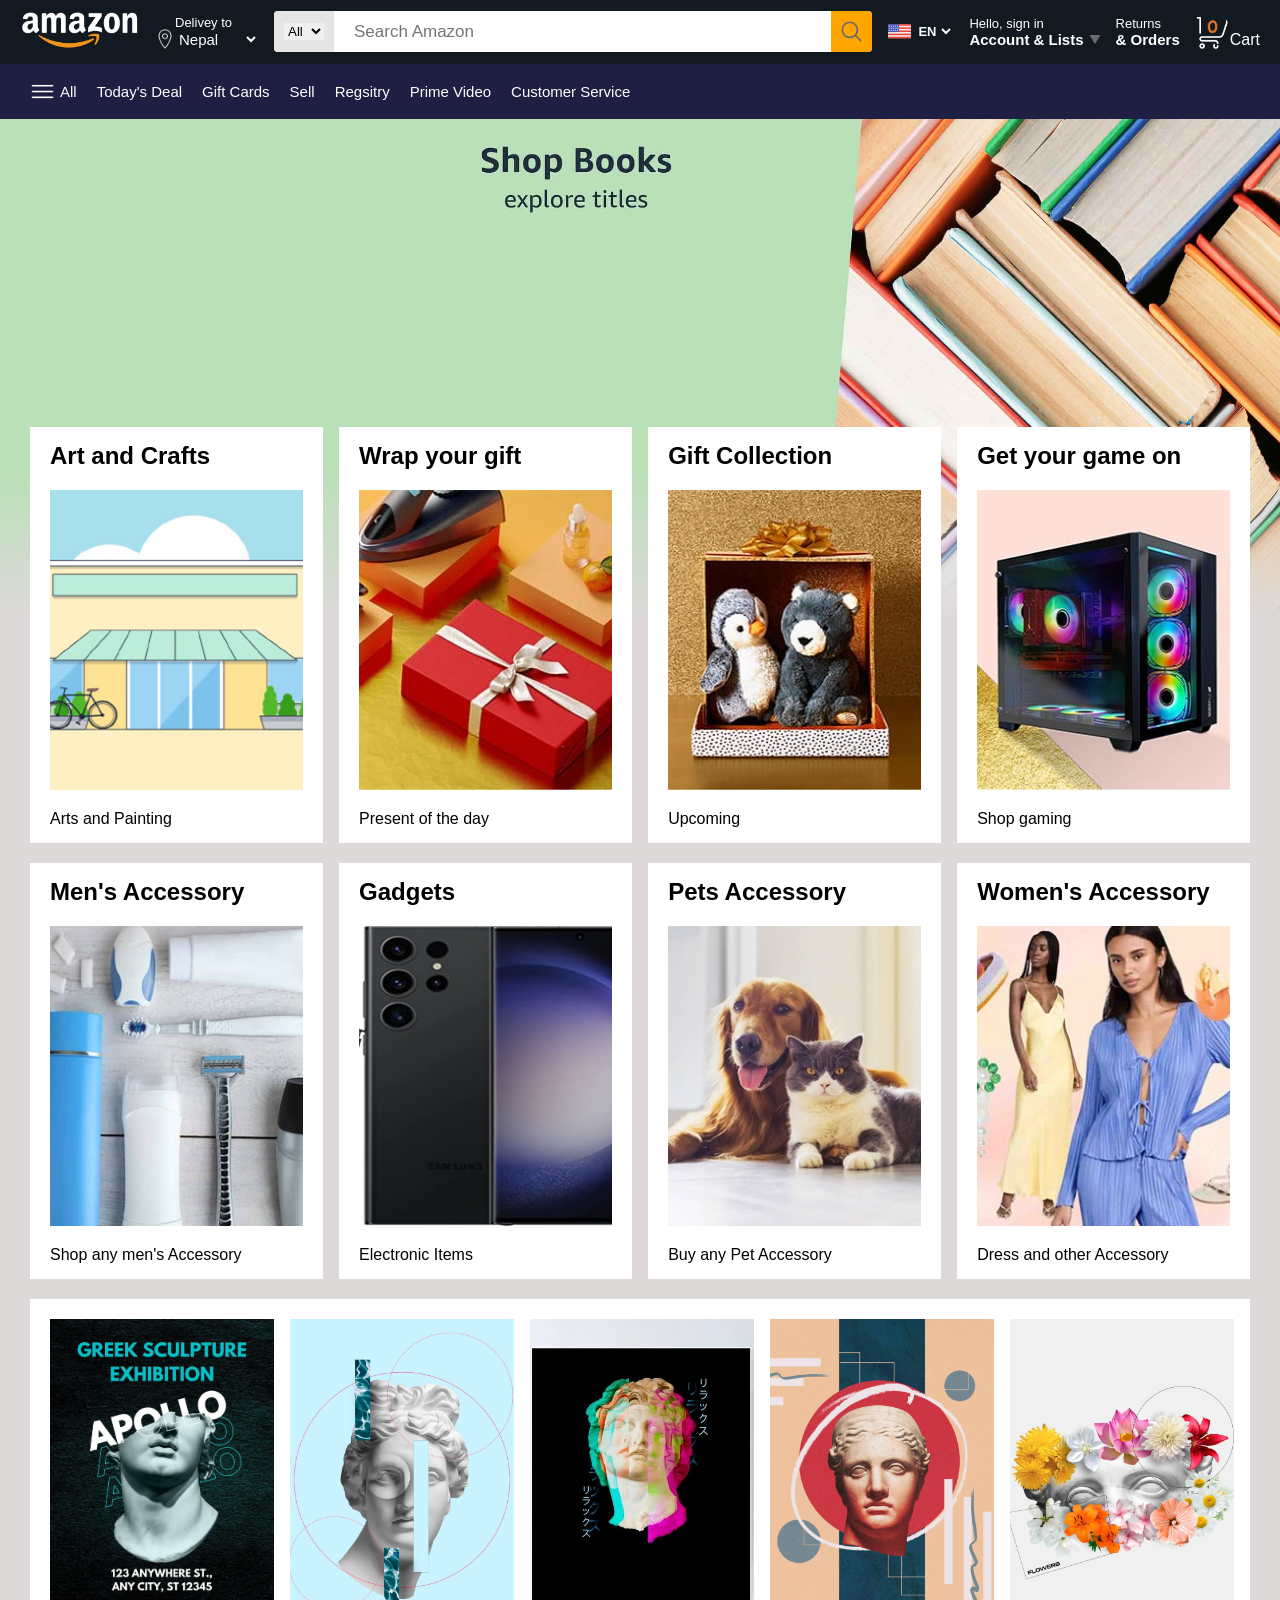
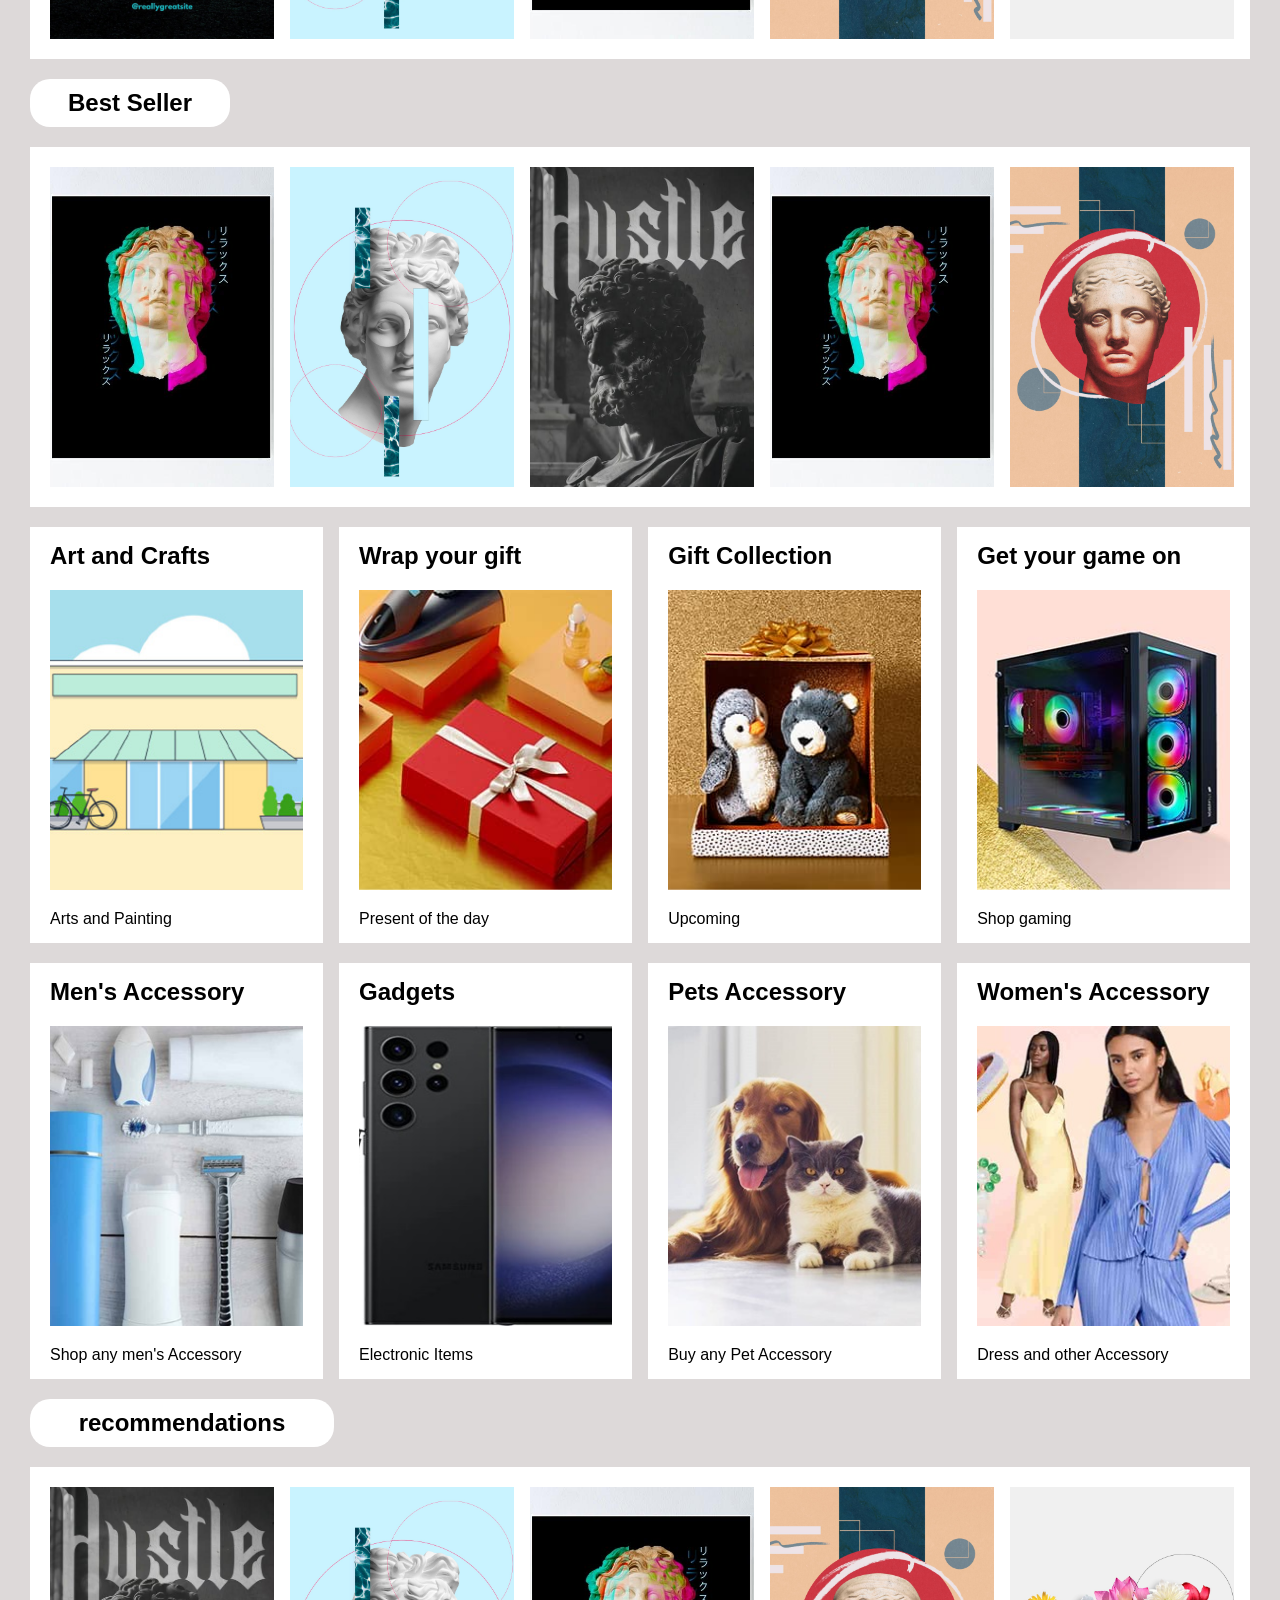
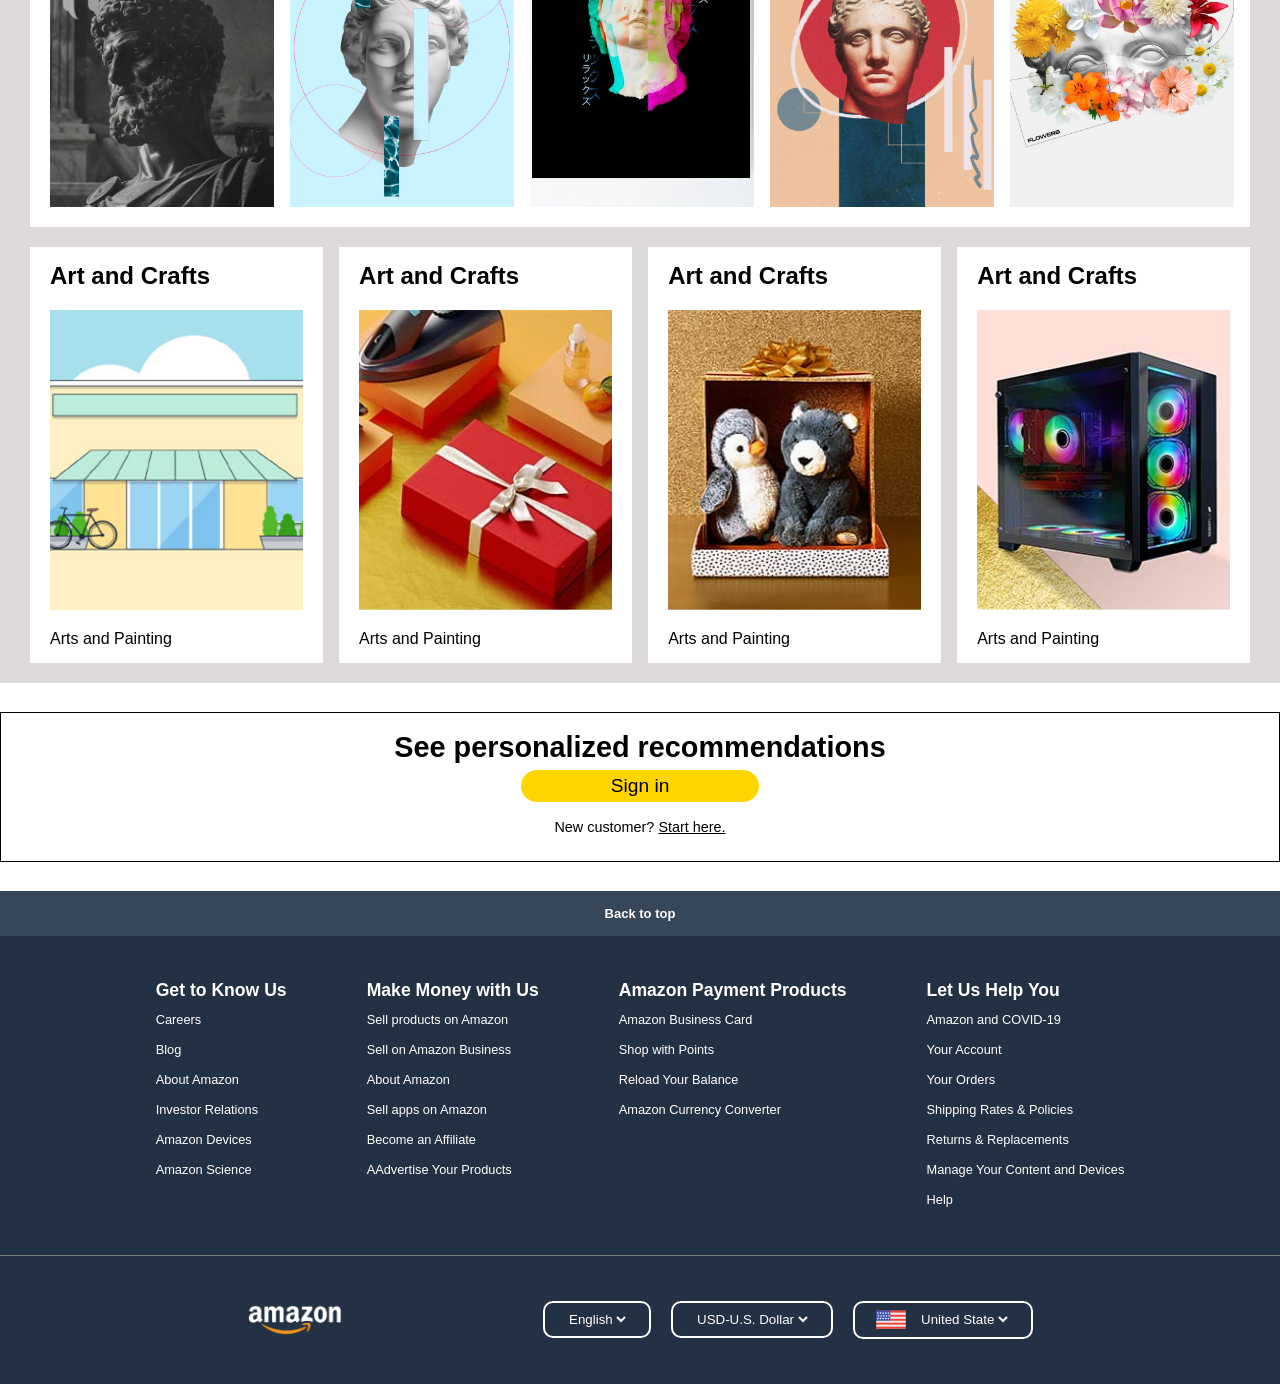
==== index.html @ f74ef65d "Finished" ====
<!DOCTYPE html>
<html lang="en">
<head>
    <link rel="icon" type="icon/img">
    <link rel="icon" type="x-icon/img" sizes="32x32" href="/assets/logopng.png">
    <link rel="stylesheet" href="/style/style.css">
    <meta charset="UTF-8">
    <meta name="viewport" content="width=device-width, initial-scale=1.0">
    <title>Amazon Clone</title>
</head>
<body>
    <header class="nav-bar">
        <nav class="nav-heading-bar">
            <a href="/src/home.html">
                <img src="/assets/amazon_logo.png" width="120" class="amazon-logo">
            </a>
            <div class="country-selection">
                <img src="/assets/location_icon.png" width="20">
                <div>
                    <p>Delivey to</p>
                    <select name="" id="" class="country-options">
                        <option>Nepal</option>
                        <option>China</option>
                        <option>India</option>
                        <option>Pakistan</option>
                        <option >Sri Lanka</option>
                    </select>
                </div>
            </div>

            <div class="search-bar">
                <div class="search-category">
                    <select class="select-category">
                        <option>All</option>
                        <option>Arts & Crafts</option>
                        <option>Automotive</option>
                        <option>Baby</option>
                        <option>Beauty and personal Care</option>
                        <option>Books</option>
                        <option>Boy's Fashion</option>
                        <option>Computers</option>
                        <option>Deals</option>
                        <option>Digital Music</option>
                        <option>Electronic</option>
                        <option>Girl's Fashion</option>
                        <option>Health & Household</option>
                        <option>Home & Kitchen</option>
                        <option>Industrial & Scientific</option>
                        <option>Kindle Store</option>
                    </select>
                </div>
                <input type="search" class="search-box" placeholder="Search Amazon">
                <img src="/assets/search_icon.png" class="search-icon">
            </div>

            <div class="language-selection">
                <img src="/assets/us_flag.png" width="25">
                <select class="lan-options">
                    <option>EN</option>
                    <option>NE</option>
                    <option>HN</option>
                    <option>TM</option>
                    <option>BEN</option>
                </select>
            </div>

            <div class="sign-in_option">
                <p>Hello, sign in</p>
                <div class="account-center">
                    <h1>Account & Lists</h1>
                    <img src="/assets/dropdown_icon.png" width="12px">
                </div>
            </div>
            <div class="returns">
                <p>Returns</p>
                <h1>& Orders</h1>
            </div>
            <div class="cart-icon">
                <img src="/assets/cart_icon.png" width="35px">
                <p>Cart</p>
            </div>
        </nav>
    </header>
    <sub-head>
        <nav class="sub-bar">
            <div class="options">
                <div>
                    <img src="/assets/menu_icon.png" alt="" width="25">
                    <p>All</p>
                </div>
                <p>Today's Deal</p>
                <p>Gift Cards</h1>
                <p>Sell</p>
                <p>Regsitry</p>
                <p>Prime Video</p>
                <p>Customer Service</p>
            </div>
        </nav>
    </sub-head>
    <main>
        <section class="hero">
            <div class="background-image-brand">
                <img src="/assets/header1.jpg" alt="" class="background-image">
                <img src="/assets/header2.jpg" alt="" class="background-image">
                <img src="/assets/header3.jpg" alt="" class="background-image">
                <img src="/assets/header4.jpg" alt="" class="background-image">
            </div>
        </section>
          <div class="row header">
            <div class="col">
                <h2>Art and Crafts</h2>
                <img src="/assets/box1-1.jpg">
                <p>Arts and Painting</p>
            </div>

            <div class="col">
                <h2>Wrap your gift</h2>
                <img src="/assets/box1-2.jpg">
                <p>Present of the day</p>
            </div>

            <div class="col">
                <h2>Gift Collection</h2>
                <img src="/assets/box1-3.jpg">
                <p>Upcoming</p>
            </div>

            <div class="col">
                <h2>Get your game on</h2>
                <img src="/assets/box1-4.jpg">
                <p>Shop gaming</p>
            </div>
          </div>

        <div class="row">
            <div class="col">
                <h2>Men's Accessory</h2>
                <img src="/assets/box2-1.jpg">
                <p>Shop any men's Accessory</p>
            </div>

            <div class="col">
                <h2>Gadgets</h2>
                <img src="/assets/box2-2.jpg">
                <p>Electronic Items</p>
            </div>

            <div class="col">
                <h2>Pets Accessory</h2>
                <img src="/assets/box2-3.jpg" class="red">
                <p>Buy any Pet Accessory</p>
            </div>

            <div class="col">
                <h2>Women's Accessory</h2>
                <img src="/assets/box2-4.jpg">
                <p>Dress and other Accessory</p>
            </div>
          </div>

          <div class="alingment">
            <div class="images-product">
                <img src="/assets/paint0.jpg"   alt="Best seller products" class="img-paint a">
                <img src="/assets/paint1.jpg "  alt="Best seller products" class="img-paint a">
                <img src="/assets/paint2.jpg"   alt="Best seller products" class="img-paint a">
                <img src="/assets/paint3.jpg"   alt="Best seller products" class="img-paint a">
                <img src="/assets/paint4.jpg"   alt="Best seller products" class="img-paint a">
                <img src="/assets/paint5.jpg"   alt="Best seller products" class="img-paint a">
                <img src="/assets/paint6.jpg"   alt="Best seller products" class="img-paint a">
                <img src="/assets/paint8.jpg"   alt="Best seller products" class="img-paint a">
                <img src="/assets/paint10.jpg"  alt="Best seller products" class="img-paint a">
                <!--Duplicated-->
            </div>
                <div aria-hidden class="images-product">
                <img src="/assets/paint0.jpg"   alt="Best seller products" class="img-paint a">
                <img src="/assets/paint1.jpg "  alt="Best seller products" class="img-paint a">
                <img src="/assets/paint2.jpg"   alt="Best seller products" class="img-paint a">
                <img src="/assets/paint3.jpg"   alt="Best seller products" class="img-paint a">
                <img src="/assets/paint4.jpg"   alt="Best seller products" class="img-paint a">
                <img src="/assets/paint5.jpg"   alt="Best seller products" class="img-paint a">
                <img src="/assets/paint6.jpg"   alt="Best seller products" class="img-paint a">
                <img src="/assets/paint8.jpg"   alt="Best seller products" class="img-paint a">
                <img src="/assets/paint10.jpg"  alt="Best seller products" class="img-paint a">
                <!--Duplicated-->
            </div>
        </div>


    <div class="box">
        <h2>Best Seller</h2>
        <div class="behind-product">
            <div class="group">
                <img src="/assets/paint2.jpg" class="img-paint">
                <img src="/assets/paint1.jpg" class="img-paint">
                <img src="/assets/paint10.jpg" class="img-paint">
                <img src="/assets/paint2.jpg" class="img-paint">
                <img src="/assets/paint3.jpg" class="img-paint">
                <img src="/assets/paint4.jpg" class="img-paint">
                <img src="/assets/paint5.jpg" class="img-paint">
                <img src="/assets/paint6.jpg" class="img-paint">
                <img src="/assets/paint8.jpg" class="img-paint">
                <img src="/assets/paint1.jpg" class="img-paint">
            </div>
            <!--Duplicate-->
            <div aria-hidden class="group">
                <img src="/assets/paint2.jpg" class="img-paint">
                <img src="/assets/paint1.jpg" class="img-paint">
                <img src="/assets/paint10.jpg" class="img-paint">
                <img src="/assets/paint2.jpg" class="img-paint">
                <img src="/assets/paint3.jpg" class="img-paint">
                <img src="/assets/paint4.jpg" class="img-paint">
                <img src="/assets/paint5.jpg" class="img-paint">
                <img src="/assets/paint6.jpg" class="img-paint">
                <img src="/assets/paint8.jpg" class="img-paint">
                <img src="/assets/paint1.jpg" class="img-paint">
            </div>
        </div>
    </div>
        <div class="row">
            <div class="col">
                <h2>Art and Crafts</h2>
                <img src="/assets/box1-1.jpg">
                <p>Arts and Painting</p>
            </div>

            <div class="col">
                <h2>Wrap your gift</h2>
                <img src="/assets/box1-2.jpg">
                <p>Present of the day</p>
            </div>

            <div class="col">
                <h2>Gift Collection</h2>
                <img src="/assets/box1-3.jpg">
                <p>Upcoming</p>
            </div>

            <div class="col">
                <h2>Get your game on</h2>
                <img src="/assets/box1-4.jpg">
                <p>Shop gaming</p>
            </div>
          </div>

        <div class="row">
            <div class="col">
                <h2>Men's Accessory</h2>
                <img src="/assets/box2-1.jpg">
                <p>Shop any men's Accessory</p>
            </div>

            <div class="col">
                <h2>Gadgets</h2>
                <img src="/assets/box2-2.jpg">
                <p>Electronic Items</p>
            </div>

            <div class="col">
                <h2>Pets Accessory</h2>
                <img src="/assets/box2-3.jpg" class="red">
                <p>Buy any Pet Accessory</p>
            </div>

            <div class="col">
                <h2>Women's Accessory</h2>
                <img src="/assets/box2-4.jpg">
                <p>Dress and other Accessory</p>
            </div>
          </div>

          <div class="context">
            <h2>recommendations</h2>
          </div>
          <div class="another-behind">
            <div class="another-group">
                <img src="/assets/paint10.jpg" alt="" class="img-paint">
                <img src="/assets/paint1.jpg" alt="" class="img-paint">
                <img src="/assets/paint2.jpg" alt="" class="img-paint">
                <img src="/assets/paint3.jpg" alt="" class="img-paint">
                <img src="/assets/paint4.jpg" alt="" class="img-paint">
                <img src="/assets/paint5.jpg" alt="" class="img-paint">
                <img src="/assets/paint6.jpg" alt="" class="img-paint">
                <img src="/assets/paint8.jpg" alt="" class="img-paint">
            </div>

            <div aria-hidden class="another-group">
                <img src="/assets/paint10.jpg" alt="" class="img-paint">
                <img src="/assets/paint1.jpg" alt="" class="img-paint">
                <img src="/assets/paint2.jpg" alt="" class="img-paint">
                <img src="/assets/paint3.jpg" alt="" class="img-paint">
                <img src="/assets/paint4.jpg" alt="" class="img-paint">
                <img src="/assets/paint5.jpg" alt="" class="img-paint">
                <img src="/assets/paint6.jpg" alt="" class="img-paint">
                <img src="/assets/paint8.jpg" alt="" class="img-paint">
            </div>
          </div>

          <div class="content-alingment">
            <div class="content">
                <h2>Art and Crafts</h2>
                <img src="/assets/box1-1.jpg" class="image">
                <p>Arts and Painting</p>
            </div>

            <div class="content">
                <h2>Art and Crafts</h2>
                <img src="/assets/box1-2.jpg" class="image">
                <p>Arts and Painting</p>
            </div>

            <div class="content">
                <h2>Art and Crafts</h2>
                <img src="/assets/box1-3.jpg" class="image">
                <p>Arts and Painting</p>
            </div>

            <div class="content">
                <h2>Art and Crafts</h2>
                <img src="/assets/box1-4.jpg" class="image">
                <p>Arts and Painting</p>
            </div>
          </div>

          <div class="background-color">
            <div class="sign-in-options">
                <div class="recommendations">
                    <h2>See personalized recommendations</h2>
                </div>
                <div class="signin-btn">
                    <button><a href="/src/sign-in.html">Sign in</a></button>
                </div>
                <div class="new-customer">
                   <p>New customer? <a href="#">Start here.</a></p>
                </div>
            </div>
          </div>

          <div class="back-to-up-btn">
            <button>Back to top</button>
          </div>

          <div class="foot-sec">
            <div class="footer-section">
                <div class="sec-one text">
                    <h2>Get to Know Us</h2>
                    <ul>
                        <li>Careers</li>
                        <li>Blog</li>
                        <li>About Amazon</li>
                        <li>Investor Relations</li>
                        <li>Amazon Devices</li>
                        <li>Amazon Science</li>
                    </ul>
                </div>

                <div class="sec-two text">
                    <h2>Make Money with Us</h2>
                    <ul>
                        <li>Sell products on Amazon</li>
                        <li>Sell on Amazon Business</li>
                        <li>About Amazon</li>
                        <li>Sell apps on Amazon</li>
                        <li>Become an Affiliate</li>
                        <li>AAdvertise Your Products</li>
                    </ul>
                </div>

                <div class="sec-three text">
                    <h2>Amazon Payment Products</h2>
                    <ul>
                        <li>Amazon Business Card</li>
                        <li>Shop with Points</li>
                        <li>Reload Your Balance</li>
                        <li>Amazon Currency Converter</li>
                    </ul>
                </div>

                <div class="sec-four text">
                    <h2>Let Us Help You</h2>
                    <ul>
                        <li>Amazon and COVID-19</li>
                        <li>Your Account</li>
                        <li>Your Orders</li>
                        <li>Shipping Rates & Policies</li>
                        <li>Returns & Replacements</li>
                        <li>Manage Your Content and Devices</li>
                        <li>Help</li>
                    </ul>
                </div>
            </div>
        </div>

        <div class="foot-end-page">
            <div class="options-selection">
                    <img src="/assets/amazon_logo.png" alt="" class="img-logo-amazonn">
                    <div class="opt">
                        <div class="global">
                            <img src="/assets/ic" alt="">
                            <select class="english">
                                <option value="">English</option>
                            </select>
                        </div>

                        <div class="dollar">
                            <img src="/assets/" alt="">
                            <select class="english">
                                <option value="">USD-U.S. Dollar</option>
                            </select>
                        </div>

                        <div class="Flag-country">
                            <img src="/assets/us_flag.png" alt="">
                            <select class="english">
                                <option value="">United State</option>
                            </select>
                        </div>
                    </div>
                </div>
            </div>
        </div>
    </main>
</body>
</html>
---- style/style.css ----
body{
    background-color: #ddd9d9;
    padding: 0;
    margin: 0;
    box-sizing: border-box;
}

*{
    font-family: sans-serif;
    font-style: normal;
    padding: 0;
    margin: 0;
    box-sizing: border-box
}

a{
    text-decoration: none;
    color: black;
}

.nav-heading-bar{
    background-color: #131921;
    padding: 10px 20px;
    display: flex;
    justify-content: space-between;
    align-items: center;
    color: white;
    align-items: center;
}

.country-selection{
    display: flex;
    align-items: end;
    margin-left: 15px; 
    font-size: 13px;
}

.country-options{
    background-color: transparent;
    outline: none;
    border: none;
    color: white;
    font-size: 15px;
    cursor: pointer;
}

.country-options option{
    color: white;
}

.search-bar{
    flex: 1;
    display: flex;
    align-items: center;
    max-width: 840px;
    margin-left: 15px;
    background-color: #fff;
    color: gray;
    border-radius: 4px;
    cursor: pointer;
}

.search-category{
    background-color: #e5e5e5;
    display: flex;
    align-items: center;
    padding: 12px 10px;
    border-radius: 4px 0 0 4px;
}

.search-category option{
    font-size: 16px;
    font-weight: 500;
    width: 2000px;
    height: auto;
    line-height: 20px;

}

.select-category{
    border: 0;
    outline: 0;
    max-inline-size: 40px;
    cursor: pointer;
    width: fit-content;
}

.search-box{
    border: none;
    outline: none;
    padding-left: 20px;
    width: 100%;
    font-size: 17px;
}

.search-icon{
    max-width: 41px;
    padding: 8px;
    background-color: orange;
    border-radius: 0 4px 4px 0;
}

.language-selection{
    display: flex;
    align-items: center;
    margin-left: 15px;
    gap: 2px;
    font-weight: 600;
}

.lan-options{
    max-width: 40px;
    background-color: transparent;
    color: white;
    border: 0;
    outline: 0;
    font-size: 13px;
    font-weight: 700;
    cursor: pointer;
}

.account-center{
    display: flex;
    align-items: center;
    gap: 5px;
}

.sign-in_option{
    margin-left: 15px;
    align-items: center;
}

.sign-in_option p {
    font-size: 13px;
    font-weight: 100;
}

.sign-in_option h1{
    font-size: 15px;
    font-weight: 600;
}

.returns{
    align-items: center;
    margin-left: 15px;
}

.returns p{
    font-weight: 100;
    font-size: 13px;
}

.returns h1{
    font-weight: 600;
    font-size: 15px;
}

.cart-icon{
    display: flex;
    align-items: end;
    margin-left: 15px;
}

.sub-bar{
    background-color: rgb(30, 31, 67);
    padding: 15px 20px;
    color: white;
}

.options{
    display: flex;
    align-items: center;
    gap: 20px;
    font-size: 15px;
    margin-left: 10px;
}

.options div{
    display: flex;
    align-items: center;
    gap: 5px;
}

.options p{
    cursor: pointer;
}


.hero{
    position: relative;
}

.hero::after{
    content: "";
    position: absolute;
    bottom: 0;
    left: 0;
    width: 100%;
    height: 150px;
    background: linear-gradient(
        transparent,
        #ddd9d9
    );
}

.background-image{
    width: 100%;
    height: 500px;
    object-fit: cover;
    display: block;
}

.background-image-brand{
    display: grid;
    grid-auto-flow: column;
    overflow-x: scroll;
    scroll-snap-type: x mandatory;
    scroll-behavior: smooth;
}

.background-image-brand img{
    width: 1600px;
    object-fit: cover;
    flex-shrink: 0;
    scroll-snap-align: start;
    mask-position: bottom;
}

.row{
    display: flex;
    flex-wrap: wrap;
    justify-content: space-between;
    margin: 20px 30px;
    row-gap: 20px;
}

.col{
    display: flex;
    flex-direction: column;
    max-width: 24%;
    min-width: 200px;
    z-index: 1;
    background-color: white;
    padding: 15px 20px;
    gap: 20px;
    animation: popOff 1.4s ease-in forwards;
}

@keyframes popOff {
    from{
        opacity: 0;
        transform: translateY(20px);
    }
    to{
        opacity: 1;
        transform: translateY(0);
    }
}

.header{
    margin-top: -15vw;
}

.col img{
    max-width: 300px;
    height: 300px;
    object-fit: cover;
    object-position: center;
}

.alingment{
    display: flex;
    overflow-x: hidden;
    scroll-snap-type: x mandatory;
    margin: 20px 30px;
    background-color: white;
    padding: 20px;
}

.alingment::-webkit-scrollbar{
    display: none;
}

.images-product{
    display: flex;
    align-items: center;
    justify-content: center;
    animation: slide 10s linear infinite;
    flex-shrink: 0;
}

.alingment:hover .images-product{
    animation-play-state: paused;
}

@keyframes slide {
    from{
        transform: translateX(0);
    }
    to{
        transform: translateX(-100%);
    }
}

.img-paint{
    width: 15rem;
    height: 20rem;
    object-fit: cover;
    padding-right: 1rem;
    cursor: pointer;
}

.behind-product{
    display:  flex;
    flex-direction: row;
    overflow-x: hidden;
    scroll-snap-type: x mandatory;
    margin: 20px 30px;
}

.group{
    display: flex;
    background-color: white;
    padding: 20px;
    flex-shrink: 0;
    align-items: center;
    justify-content: center;
    animation: slideani 10s linear infinite;
}

@keyframes slideani {
    from{
        transform: translateX(0);
    }
    to{
        transform: translateX(-100%);
    }
}

.behind-product:hover .group{
    animation-play-state: paused;
}

.context{
    margin: 20px 30px;
    background-color: white;
    width: 19rem;
    text-align: center;
    padding: 10px;
    border-radius: 20px;
    transition: all 0.2s ease-in;
}

.context:hover{
    background-color: rgb(245, 178, 62);
    color: white;
}

.another-behind{
    display: flex;
    scroll-snap-type: x mandatory;
    overflow-x: hidden;
    margin: 20px 30px;
}

.another-group{
    display: flex;
    background-color: white;
    padding: 20px;
    flex-shrink: 0;
    align-items: center;
    justify-content: center;
    animation: slider 10s linear infinite;
}

@keyframes slider {
    from{
        transform: translateX(0);
    }
    to{
        transform: translateX(-100%);
    }
}

.another-behind:hover .another-group{
    animation-play-state: paused;
}

.content-alingment{
    display: flex;
    justify-content: space-between;
    margin: 20px 30px;
    flex-wrap: wrap;
    row-gap: 20px;
}

.content{
    display: flex;
    flex-direction: column;
    max-width: 24%;
    min-width: 200px;
    background-color: white;
    gap: 20px;
    padding: 15px 20px;
    animation: popOff 1.4s ease-in forwards;
}

.content img{
    max-width: 300px;
    height: 300px;
    object-fit: cover;
    object-position: center;
}

.background-color{
    background-color: white;
    width: 100%;
    display: flex;
    height: 13rem;
    align-items: center;
}

.box h2{
    margin-left: 30px;
    background-color: white;
    max-width: 200px;
    padding: 10px;
    text-align: center;
    border-radius: 20px;
    overflow: hidden;
    transition: all 0.3s ease-in;
}

.box h2:hover{
    background-color: rgb(245, 178, 62);
    color: white;
}

.sign-in-options{
    background-color: white;
    display: flex;
    border: 1px black solid;
    align-items: center;
    flex-direction: column;
    justify-content: center;
    width: 100%;
    height: 150px;
    line-height: 40px;
}

.recommendations{
    font-family: Arial, Helvetica, sans-serif;
    font-size: 1.2rem;
}

.new-customer a{
    text-decoration: underline;
}

.new-customer{
    font-size: 0.9rem;
}

.signin-btn button{
    background-color: transparent;
    border: none;
    outline: none;
    background-color: rgb(255, 213, 0);
    font-size: 1.2rem;
    padding: 5px 90px;
    border-radius: 20px;
    cursor: pointer;
}

.back-to-up-btn{
    background-color: rgb(55, 71, 90);
    padding: 15px;
    display: flex;
    justify-content: center;
    align-items: center;
}

.back-to-up-btn button{
    background-color: transparent;
    color: white;
    border: none;
    outline: none;
    font-size: 13px;
    font-weight: 600;
}

.foot-sec{
    background-color: rgb(34, 49, 67);
    width: 100%;
    height: 25vw;
    display: flex;
    align-items: center;
    justify-content: space-around;
    border-bottom: 1px solid rgb(125, 125, 125);
}

.footer-section{
    display: flex;
}

.text{
    line-height: 30px;
    color: white;
    margin: 40px;
}

.text h2{
    font-size: 1.1rem;
}

.text ul{
    list-style: none;
    font-size:  0.8rem;
    font-weight: 100;
}

.options-selection{
    display: flex;
    align-items: center;
    display: flex;
    align-items: center;
    justify-content: center;
    background-color: rgb(34, 49, 67);
    width: 100%;
    height: 10vw;
}

.img-logo-amazonn{
    width: 6rem;
}

.Flag-country{
    display: flex;
    align-items: center;
}

.opt{
    display:  flex;
    align-items: center;
    margin-left: 200px;
    gap: 20px;
}

.english{
    background-color: transparent;
    color: white; 
    border: none;
}

.global{
    border: 2px solid white;
    border-radius: 10px;
    padding: 8px 20px;
    display: flex;
    justify-content: space-between;
}

.english{
    background-color: transparent;
    color: white; 
    border: none;
}

.dollar{
    border: 2px solid white;
    border-radius: 10px;
    padding: 8px 20px;
    display: flex;
    justify-content: space-between;
}

.english{
    background-color: transparent;
    color: white; 
    border: none;
}

.Flag-country{
    border: 2px solid white;
    border-radius: 10px;
    padding: 1px 20px;
    display: flex;
    justify-content: space-between;
    gap: 10px;
}

.Flag-country img{
    width: 2rem;
}
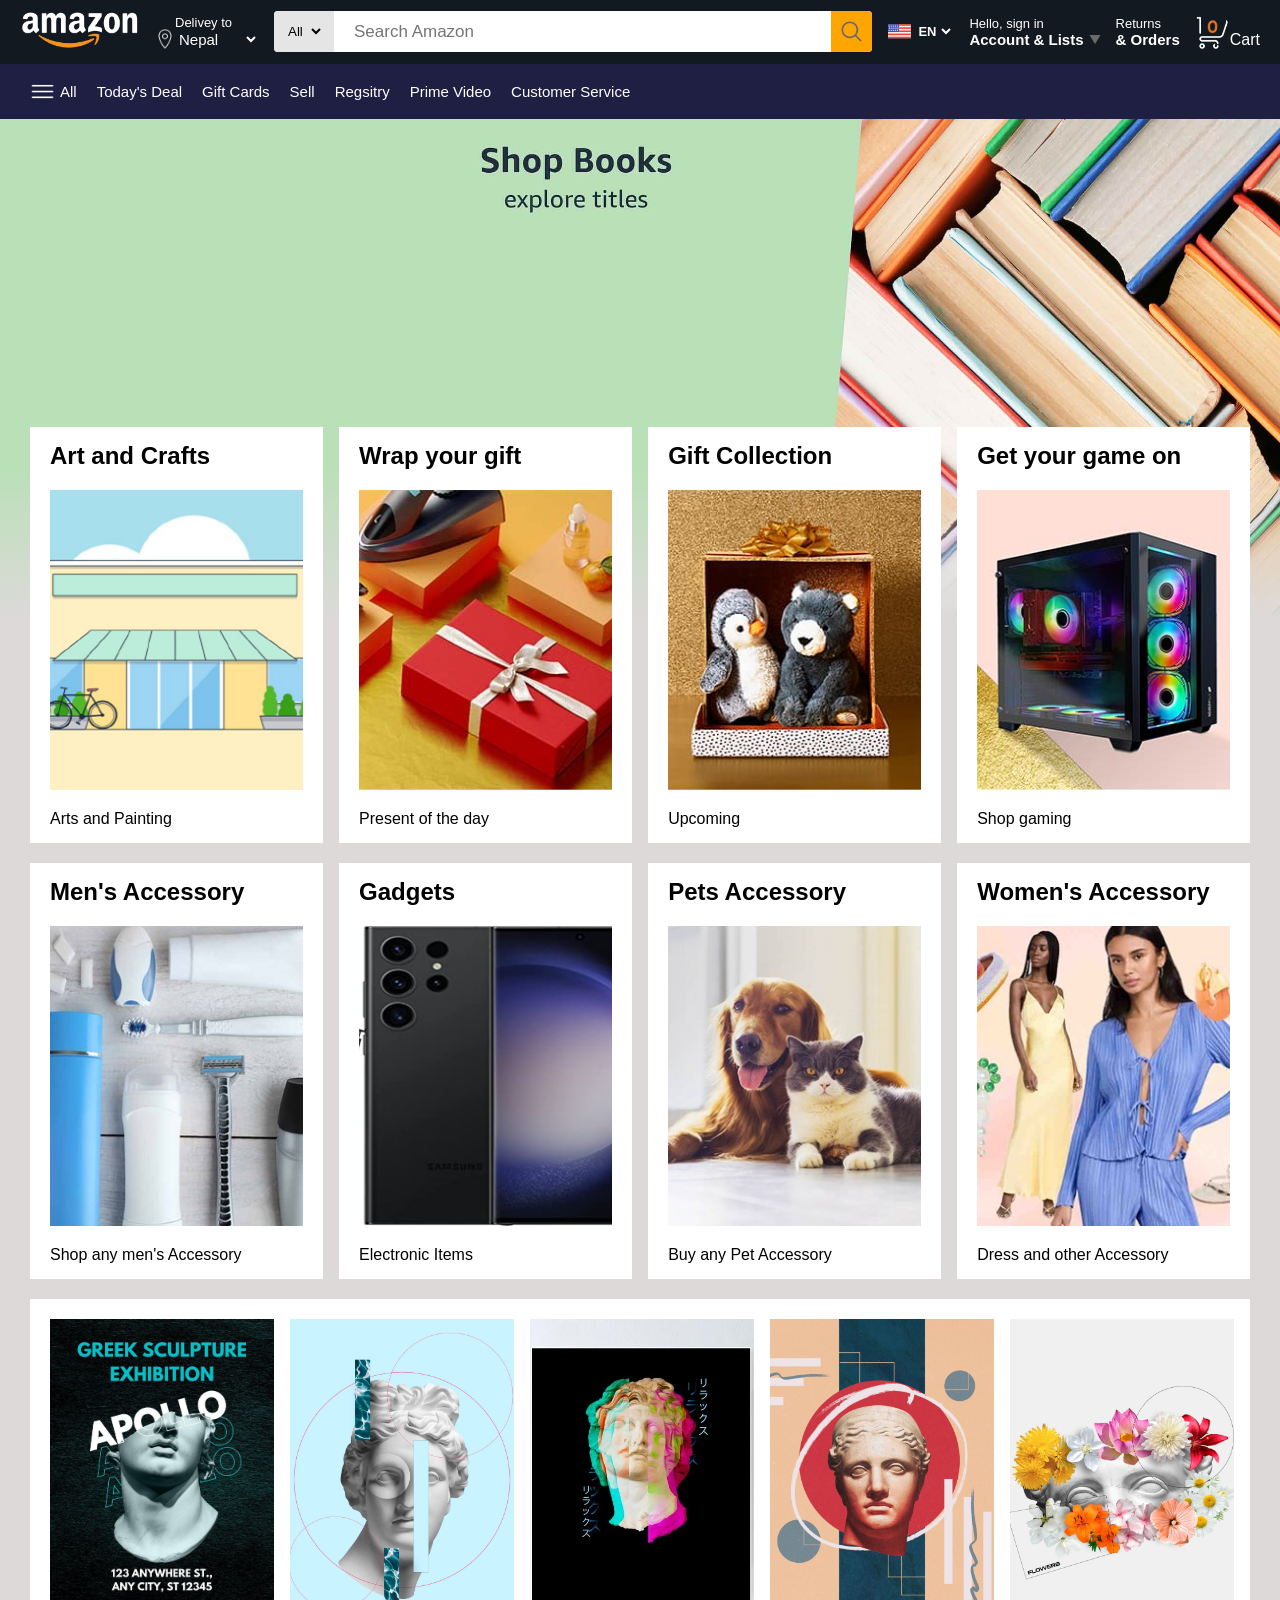
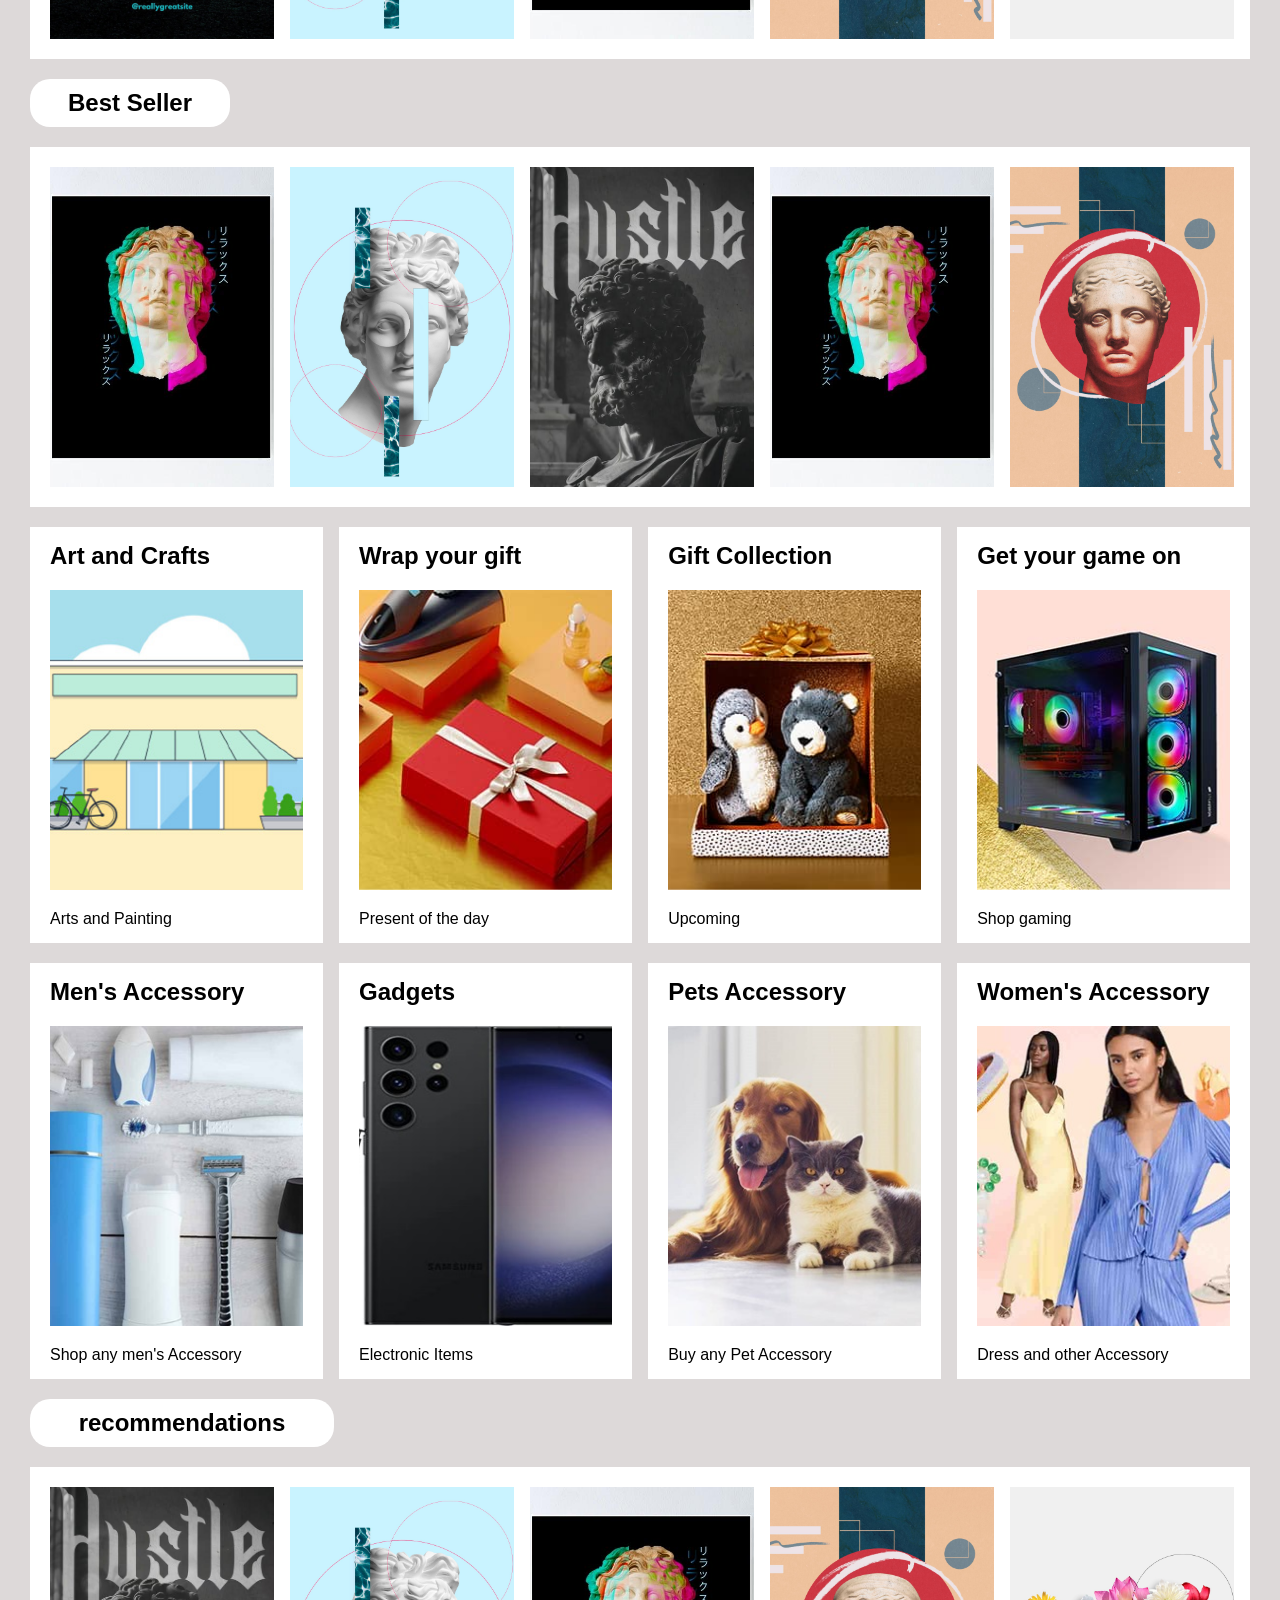
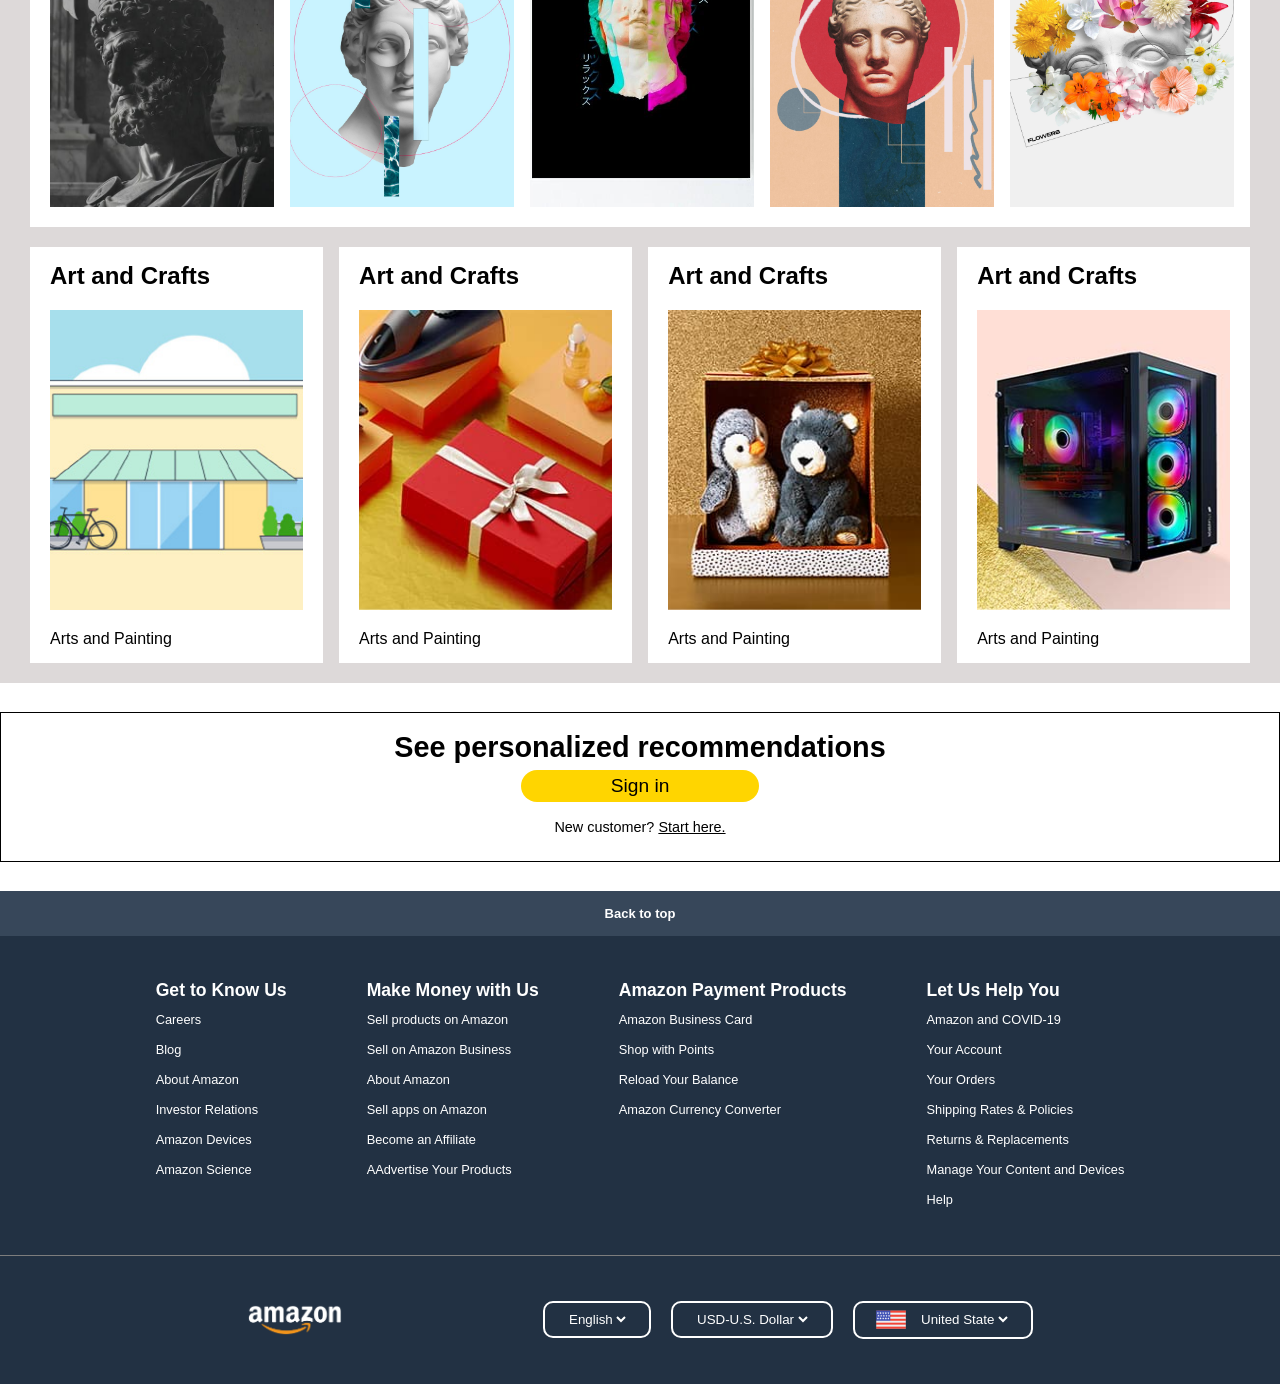
==== commit 8fc5cde6: "Add disclaimer IDK why" ====
--- a/index.html
+++ b/index.html
@@ -2,20 +2,25 @@
 <html lang="en">
 <head>
     <link rel="icon" type="icon/img">
-    <link rel="icon" type="x-icon/img" sizes="32x32" href="/assets/logopng.png">
-    <link rel="stylesheet" href="/style/style.css">
+    <link rel="icon" type="x-icon/img" sizes="24x24" href="assets/Amazon-logo2.jpg">
+    <link rel="stylesheet" href="style/style.css">
     <meta charset="UTF-8">
     <meta name="viewport" content="width=device-width, initial-scale=1.0">
     <title>Amazon Clone</title>
 </head>
 <body>
+    <div class="disclaimer">
+        <img src="assets/amazon_logo.png" class="logo-amazon">
+        <h2><span>D</span>isclaimer</h2>
+        <p>This is just a clone Webpage of Amazon</p>
+    </div>
     <header class="nav-bar">
         <nav class="nav-heading-bar">
-            <a href="/src/home.html">
-                <img src="/assets/amazon_logo.png" width="120" class="amazon-logo">
+            <a href="home.html">
+                <img src="assets/amazon_logo.png" width="120" class="amazon-logo">
             </a>
             <div class="country-selection">
-                <img src="/assets/location_icon.png" width="20">
+                <img src="assets/location_icon.png" width="20">
                 <div>
                     <p>Delivey to</p>
                     <select name="" id="" class="country-options">
@@ -50,11 +55,11 @@
                     </select>
                 </div>
                 <input type="search" class="search-box" placeholder="Search Amazon">
-                <img src="/assets/search_icon.png" class="search-icon">
+                <img src="assets/search_icon.png" class="search-icon">
             </div>
 
             <div class="language-selection">
-                <img src="/assets/us_flag.png" width="25">
+                <img src="assets/us_flag.png" width="25">
                 <select class="lan-options">
                     <option>EN</option>
                     <option>NE</option>
@@ -68,7 +73,7 @@
                 <p>Hello, sign in</p>
                 <div class="account-center">
                     <h1>Account & Lists</h1>
-                    <img src="/assets/dropdown_icon.png" width="12px">
+                    <img src="assets/dropdown_icon.png" width="12px">
                 </div>
             </div>
             <div class="returns">
@@ -76,7 +81,7 @@
                 <h1>& Orders</h1>
             </div>
             <div class="cart-icon">
-                <img src="/assets/cart_icon.png" width="35px">
+                <img src="assets/cart_icon.png" width="35px">
                 <p>Cart</p>
             </div>
         </nav>
@@ -85,7 +90,7 @@
         <nav class="sub-bar">
             <div class="options">
                 <div>
-                    <img src="/assets/menu_icon.png" alt="" width="25">
+                    <img src="assets/menu_icon.png" alt="" width="25">
                     <p>All</p>
                 </div>
                 <p>Today's Deal</p>
@@ -100,34 +105,34 @@
     <main>
         <section class="hero">
             <div class="background-image-brand">
-                <img src="/assets/header1.jpg" alt="" class="background-image">
-                <img src="/assets/header2.jpg" alt="" class="background-image">
-                <img src="/assets/header3.jpg" alt="" class="background-image">
-                <img src="/assets/header4.jpg" alt="" class="background-image">
+                <img src="assets/header1.jpg" alt="" class="background-image">
+                <img src="assets/header2.jpg" alt="" class="background-image">
+                <img src="assets/header3.jpg" alt="" class="background-image">
+                <img src="assets/header4.jpg" alt="" class="background-image">
             </div>
         </section>
           <div class="row header">
             <div class="col">
                 <h2>Art and Crafts</h2>
-                <img src="/assets/box1-1.jpg">
+                <img src="assets/box1-1.jpg">
                 <p>Arts and Painting</p>
             </div>
 
             <div class="col">
                 <h2>Wrap your gift</h2>
-                <img src="/assets/box1-2.jpg">
+                <img src="assets/box1-2.jpg">
                 <p>Present of the day</p>
             </div>
 
             <div class="col">
                 <h2>Gift Collection</h2>
-                <img src="/assets/box1-3.jpg">
+                <img src="assets/box1-3.jpg">
                 <p>Upcoming</p>
             </div>
 
             <div class="col">
                 <h2>Get your game on</h2>
-                <img src="/assets/box1-4.jpg">
+                <img src="assets/box1-4.jpg">
                 <p>Shop gaming</p>
             </div>
           </div>
@@ -135,52 +140,52 @@
         <div class="row">
             <div class="col">
                 <h2>Men's Accessory</h2>
-                <img src="/assets/box2-1.jpg">
+                <img src="assets/box2-1.jpg">
                 <p>Shop any men's Accessory</p>
             </div>
 
             <div class="col">
                 <h2>Gadgets</h2>
-                <img src="/assets/box2-2.jpg">
+                <img src="assets/box2-2.jpg">
                 <p>Electronic Items</p>
             </div>
 
             <div class="col">
                 <h2>Pets Accessory</h2>
-                <img src="/assets/box2-3.jpg" class="red">
+                <img src="assets/box2-3.jpg" class="red">
                 <p>Buy any Pet Accessory</p>
             </div>
 
             <div class="col">
                 <h2>Women's Accessory</h2>
-                <img src="/assets/box2-4.jpg">
+                <img src="assets/box2-4.jpg">
                 <p>Dress and other Accessory</p>
             </div>
           </div>
 
           <div class="alingment">
             <div class="images-product">
-                <img src="/assets/paint0.jpg"   alt="Best seller products" class="img-paint a">
-                <img src="/assets/paint1.jpg "  alt="Best seller products" class="img-paint a">
-                <img src="/assets/paint2.jpg"   alt="Best seller products" class="img-paint a">
-                <img src="/assets/paint3.jpg"   alt="Best seller products" class="img-paint a">
-                <img src="/assets/paint4.jpg"   alt="Best seller products" class="img-paint a">
-                <img src="/assets/paint5.jpg"   alt="Best seller products" class="img-paint a">
-                <img src="/assets/paint6.jpg"   alt="Best seller products" class="img-paint a">
-                <img src="/assets/paint8.jpg"   alt="Best seller products" class="img-paint a">
-                <img src="/assets/paint10.jpg"  alt="Best seller products" class="img-paint a">
+                <img src="assets/paint0.jpg"   alt="Best seller products" class="img-paint a">
+                <img src="assets/paint1.jpg "  alt="Best seller products" class="img-paint a">
+                <img src="assets/paint2.jpg"   alt="Best seller products" class="img-paint a">
+                <img src="assets/paint3.jpg"   alt="Best seller products" class="img-paint a">
+                <img src="assets/paint4.jpg"   alt="Best seller products" class="img-paint a">
+                <img src="assets/paint5.jpg"   alt="Best seller products" class="img-paint a">
+                <img src="assets/paint6.jpg"   alt="Best seller products" class="img-paint a">
+                <img src="assets/paint8.jpg"   alt="Best seller products" class="img-paint a">
+                <img src="assets/paint10.jpg"  alt="Best seller products" class="img-paint a">
                 <!--Duplicated-->
             </div>
                 <div aria-hidden class="images-product">
-                <img src="/assets/paint0.jpg"   alt="Best seller products" class="img-paint a">
-                <img src="/assets/paint1.jpg "  alt="Best seller products" class="img-paint a">
-                <img src="/assets/paint2.jpg"   alt="Best seller products" class="img-paint a">
-                <img src="/assets/paint3.jpg"   alt="Best seller products" class="img-paint a">
-                <img src="/assets/paint4.jpg"   alt="Best seller products" class="img-paint a">
-                <img src="/assets/paint5.jpg"   alt="Best seller products" class="img-paint a">
-                <img src="/assets/paint6.jpg"   alt="Best seller products" class="img-paint a">
-                <img src="/assets/paint8.jpg"   alt="Best seller products" class="img-paint a">
-                <img src="/assets/paint10.jpg"  alt="Best seller products" class="img-paint a">
+                <img src="assets/paint0.jpg"   alt="Best seller products" class="img-paint a">
+                <img src="assets/paint1.jpg "  alt="Best seller products" class="img-paint a">
+                <img src="assets/paint2.jpg"   alt="Best seller products" class="img-paint a">
+                <img src="assets/paint3.jpg"   alt="Best seller products" class="img-paint a">
+                <img src="assets/paint4.jpg"   alt="Best seller products" class="img-paint a">
+                <img src="assets/paint5.jpg"   alt="Best seller products" class="img-paint a">
+                <img src="assets/paint6.jpg"   alt="Best seller products" class="img-paint a">
+                <img src="assets/paint8.jpg"   alt="Best seller products" class="img-paint a">
+                <img src="assets/paint10.jpg"  alt="Best seller products" class="img-paint a">
                 <!--Duplicated-->
             </div>
         </div>
@@ -190,54 +195,54 @@
         <h2>Best Seller</h2>
         <div class="behind-product">
             <div class="group">
-                <img src="/assets/paint2.jpg" class="img-paint">
-                <img src="/assets/paint1.jpg" class="img-paint">
-                <img src="/assets/paint10.jpg" class="img-paint">
-                <img src="/assets/paint2.jpg" class="img-paint">
-                <img src="/assets/paint3.jpg" class="img-paint">
-                <img src="/assets/paint4.jpg" class="img-paint">
-                <img src="/assets/paint5.jpg" class="img-paint">
-                <img src="/assets/paint6.jpg" class="img-paint">
-                <img src="/assets/paint8.jpg" class="img-paint">
-                <img src="/assets/paint1.jpg" class="img-paint">
+                <img src="assets/paint2.jpg" class="img-paint">
+                <img src="assets/paint1.jpg" class="img-paint">
+                <img src="assets/paint10.jpg" class="img-paint">
+                <img src="assets/paint2.jpg" class="img-paint">
+                <img src="assets/paint3.jpg" class="img-paint">
+                <img src="assets/paint4.jpg" class="img-paint">
+                <img src="assets/paint5.jpg" class="img-paint">
+                <img src="assets/paint6.jpg" class="img-paint">
+                <img src="assets/paint8.jpg" class="img-paint">
+                <img src="assets/paint1.jpg" class="img-paint">
             </div>
             <!--Duplicate-->
             <div aria-hidden class="group">
-                <img src="/assets/paint2.jpg" class="img-paint">
-                <img src="/assets/paint1.jpg" class="img-paint">
-                <img src="/assets/paint10.jpg" class="img-paint">
-                <img src="/assets/paint2.jpg" class="img-paint">
-                <img src="/assets/paint3.jpg" class="img-paint">
-                <img src="/assets/paint4.jpg" class="img-paint">
-                <img src="/assets/paint5.jpg" class="img-paint">
-                <img src="/assets/paint6.jpg" class="img-paint">
-                <img src="/assets/paint8.jpg" class="img-paint">
-                <img src="/assets/paint1.jpg" class="img-paint">
+                <img src="assets/paint2.jpg" class="img-paint">
+                <img src="assets/paint1.jpg" class="img-paint">
+                <img src="assets/paint10.jpg" class="img-paint">
+                <img src="assets/paint2.jpg" class="img-paint">
+                <img src="assets/paint3.jpg" class="img-paint">
+                <img src="assets/paint4.jpg" class="img-paint">
+                <img src="assets/paint5.jpg" class="img-paint">
+                <img src="assets/paint6.jpg" class="img-paint">
+                <img src="assets/paint8.jpg" class="img-paint">
+                <img src="assets/paint1.jpg" class="img-paint">
             </div>
         </div>
     </div>
         <div class="row">
             <div class="col">
                 <h2>Art and Crafts</h2>
-                <img src="/assets/box1-1.jpg">
+                <img src="assets/box1-1.jpg">
                 <p>Arts and Painting</p>
             </div>
 
             <div class="col">
                 <h2>Wrap your gift</h2>
-                <img src="/assets/box1-2.jpg">
+                <img src="assets/box1-2.jpg">
                 <p>Present of the day</p>
             </div>
 
             <div class="col">
                 <h2>Gift Collection</h2>
-                <img src="/assets/box1-3.jpg">
+                <img src="assets/box1-3.jpg">
                 <p>Upcoming</p>
             </div>
 
             <div class="col">
                 <h2>Get your game on</h2>
-                <img src="/assets/box1-4.jpg">
+                <img src="assets/box1-4.jpg">
                 <p>Shop gaming</p>
             </div>
           </div>
@@ -245,25 +250,25 @@
         <div class="row">
             <div class="col">
                 <h2>Men's Accessory</h2>
-                <img src="/assets/box2-1.jpg">
+                <img src="assets/box2-1.jpg">
                 <p>Shop any men's Accessory</p>
             </div>
 
             <div class="col">
                 <h2>Gadgets</h2>
-                <img src="/assets/box2-2.jpg">
+                <img src="assets/box2-2.jpg">
                 <p>Electronic Items</p>
             </div>
 
             <div class="col">
                 <h2>Pets Accessory</h2>
-                <img src="/assets/box2-3.jpg" class="red">
+                <img src="assets/box2-3.jpg" class="red">
                 <p>Buy any Pet Accessory</p>
             </div>
 
             <div class="col">
                 <h2>Women's Accessory</h2>
-                <img src="/assets/box2-4.jpg">
+                <img src="assets/box2-4.jpg">
                 <p>Dress and other Accessory</p>
             </div>
           </div>
@@ -273,50 +278,50 @@
           </div>
           <div class="another-behind">
             <div class="another-group">
-                <img src="/assets/paint10.jpg" alt="" class="img-paint">
-                <img src="/assets/paint1.jpg" alt="" class="img-paint">
-                <img src="/assets/paint2.jpg" alt="" class="img-paint">
-                <img src="/assets/paint3.jpg" alt="" class="img-paint">
-                <img src="/assets/paint4.jpg" alt="" class="img-paint">
-                <img src="/assets/paint5.jpg" alt="" class="img-paint">
-                <img src="/assets/paint6.jpg" alt="" class="img-paint">
-                <img src="/assets/paint8.jpg" alt="" class="img-paint">
+                <img src="assets/paint10.jpg" alt="" class="img-paint">
+                <img src="assets/paint1.jpg" alt="" class="img-paint">
+                <img src="assets/paint2.jpg" alt="" class="img-paint">
+                <img src="assets/paint3.jpg" alt="" class="img-paint">
+                <img src="assets/paint4.jpg" alt="" class="img-paint">
+                <img src="assets/paint5.jpg" alt="" class="img-paint">
+                <img src="assets/paint6.jpg" alt="" class="img-paint">
+                <img src="assets/paint8.jpg" alt="" class="img-paint">
             </div>
 
             <div aria-hidden class="another-group">
-                <img src="/assets/paint10.jpg" alt="" class="img-paint">
-                <img src="/assets/paint1.jpg" alt="" class="img-paint">
-                <img src="/assets/paint2.jpg" alt="" class="img-paint">
-                <img src="/assets/paint3.jpg" alt="" class="img-paint">
-                <img src="/assets/paint4.jpg" alt="" class="img-paint">
-                <img src="/assets/paint5.jpg" alt="" class="img-paint">
-                <img src="/assets/paint6.jpg" alt="" class="img-paint">
-                <img src="/assets/paint8.jpg" alt="" class="img-paint">
+                <img src="assets/paint10.jpg" alt="" class="img-paint">
+                <img src="assets/paint1.jpg" alt="" class="img-paint">
+                <img src="assets/paint2.jpg" alt="" class="img-paint">
+                <img src="assets/paint3.jpg" alt="" class="img-paint">
+                <img src="assets/paint4.jpg" alt="" class="img-paint">
+                <img src="assets/paint5.jpg" alt="" class="img-paint">
+                <img src="assets/paint6.jpg" alt="" class="img-paint">
+                <img src="assets/paint8.jpg" alt="" class="img-paint">
             </div>
           </div>
 
           <div class="content-alingment">
             <div class="content">
                 <h2>Art and Crafts</h2>
-                <img src="/assets/box1-1.jpg" class="image">
+                <img src="assets/box1-1.jpg" class="image">
                 <p>Arts and Painting</p>
             </div>
 
             <div class="content">
                 <h2>Art and Crafts</h2>
-                <img src="/assets/box1-2.jpg" class="image">
+                <img src="assets/box1-2.jpg" class="image">
                 <p>Arts and Painting</p>
             </div>
 
             <div class="content">
                 <h2>Art and Crafts</h2>
-                <img src="/assets/box1-3.jpg" class="image">
+                <img src="assets/box1-3.jpg" class="image">
                 <p>Arts and Painting</p>
             </div>
 
             <div class="content">
                 <h2>Art and Crafts</h2>
-                <img src="/assets/box1-4.jpg" class="image">
+                <img src="assets/box1-4.jpg" class="image">
                 <p>Arts and Painting</p>
             </div>
           </div>
@@ -327,7 +332,7 @@
                     <h2>See personalized recommendations</h2>
                 </div>
                 <div class="signin-btn">
-                    <button><a href="/src/sign-in.html">Sign in</a></button>
+                    <button><a href="sign-in.html">Sign in</a></button>
                 </div>
                 <div class="new-customer">
                    <p>New customer? <a href="#">Start here.</a></p>
@@ -392,24 +397,24 @@
 
         <div class="foot-end-page">
             <div class="options-selection">
-                    <img src="/assets/amazon_logo.png" alt="" class="img-logo-amazonn">
+                    <img src="assets/amazon_logo.png" alt="" class="img-logo-amazonn">
                     <div class="opt">
                         <div class="global">
-                            <img src="/assets/ic" alt="">
+                            <img src="assets/ic" alt="">
                             <select class="english">
                                 <option value="">English</option>
                             </select>
                         </div>
 
                         <div class="dollar">
-                            <img src="/assets/" alt="">
+                            <img src="assets/" alt="">
                             <select class="english">
                                 <option value="">USD-U.S. Dollar</option>
                             </select>
                         </div>
 
                         <div class="Flag-country">
-                            <img src="/assets/us_flag.png" alt="">
+                            <img src="assets/us_flag.png" alt="">
                             <select class="english">
                                 <option value="">United State</option>
                             </select>
--- a/style/style.css
+++ b/style/style.css
@@ -18,6 +18,47 @@
     color: black;
 }
 
+.logo-amazon{
+    width: 15rem;
+}
+
+.disclaimer{
+    background-color: black;
+    position: absolute;
+    color: white;
+    height: 100%;
+    width: 100%;
+    z-index: 2;
+    display: flex;
+    justify-content: center;
+    align-items: center;
+    animation: slideUp 2s ease-in forwards;
+    animation-delay: 1.5s;
+    overflow: hidden;
+    flex-direction: column;
+}
+
+@keyframes slideUp {
+    from{
+        height: 100%;
+    }
+    to{
+        height: 0px;
+    }
+}
+
+span{
+    color: rgb(248, 188, 78);
+}
+
+.disclaimer h2{
+    font-size: 12rem;
+}
+
+.disclaimer p{
+    font-size: 2rem;
+}
+
 .nav-heading-bar{
     background-color: #131921;
     padding: 10px 20px;
@@ -83,6 +124,7 @@
     max-inline-size: 40px;
     cursor: pointer;
     width: fit-content;
+    background-color: transparent;
 }
 
 .search-box{
@@ -243,18 +285,6 @@
     background-color: white;
     padding: 15px 20px;
     gap: 20px;
-    animation: popOff 1.4s ease-in forwards;
-}
-
-@keyframes popOff {
-    from{
-        opacity: 0;
-        transform: translateY(20px);
-    }
-    to{
-        opacity: 1;
-        transform: translateY(0);
-    }
 }
 
 .header{
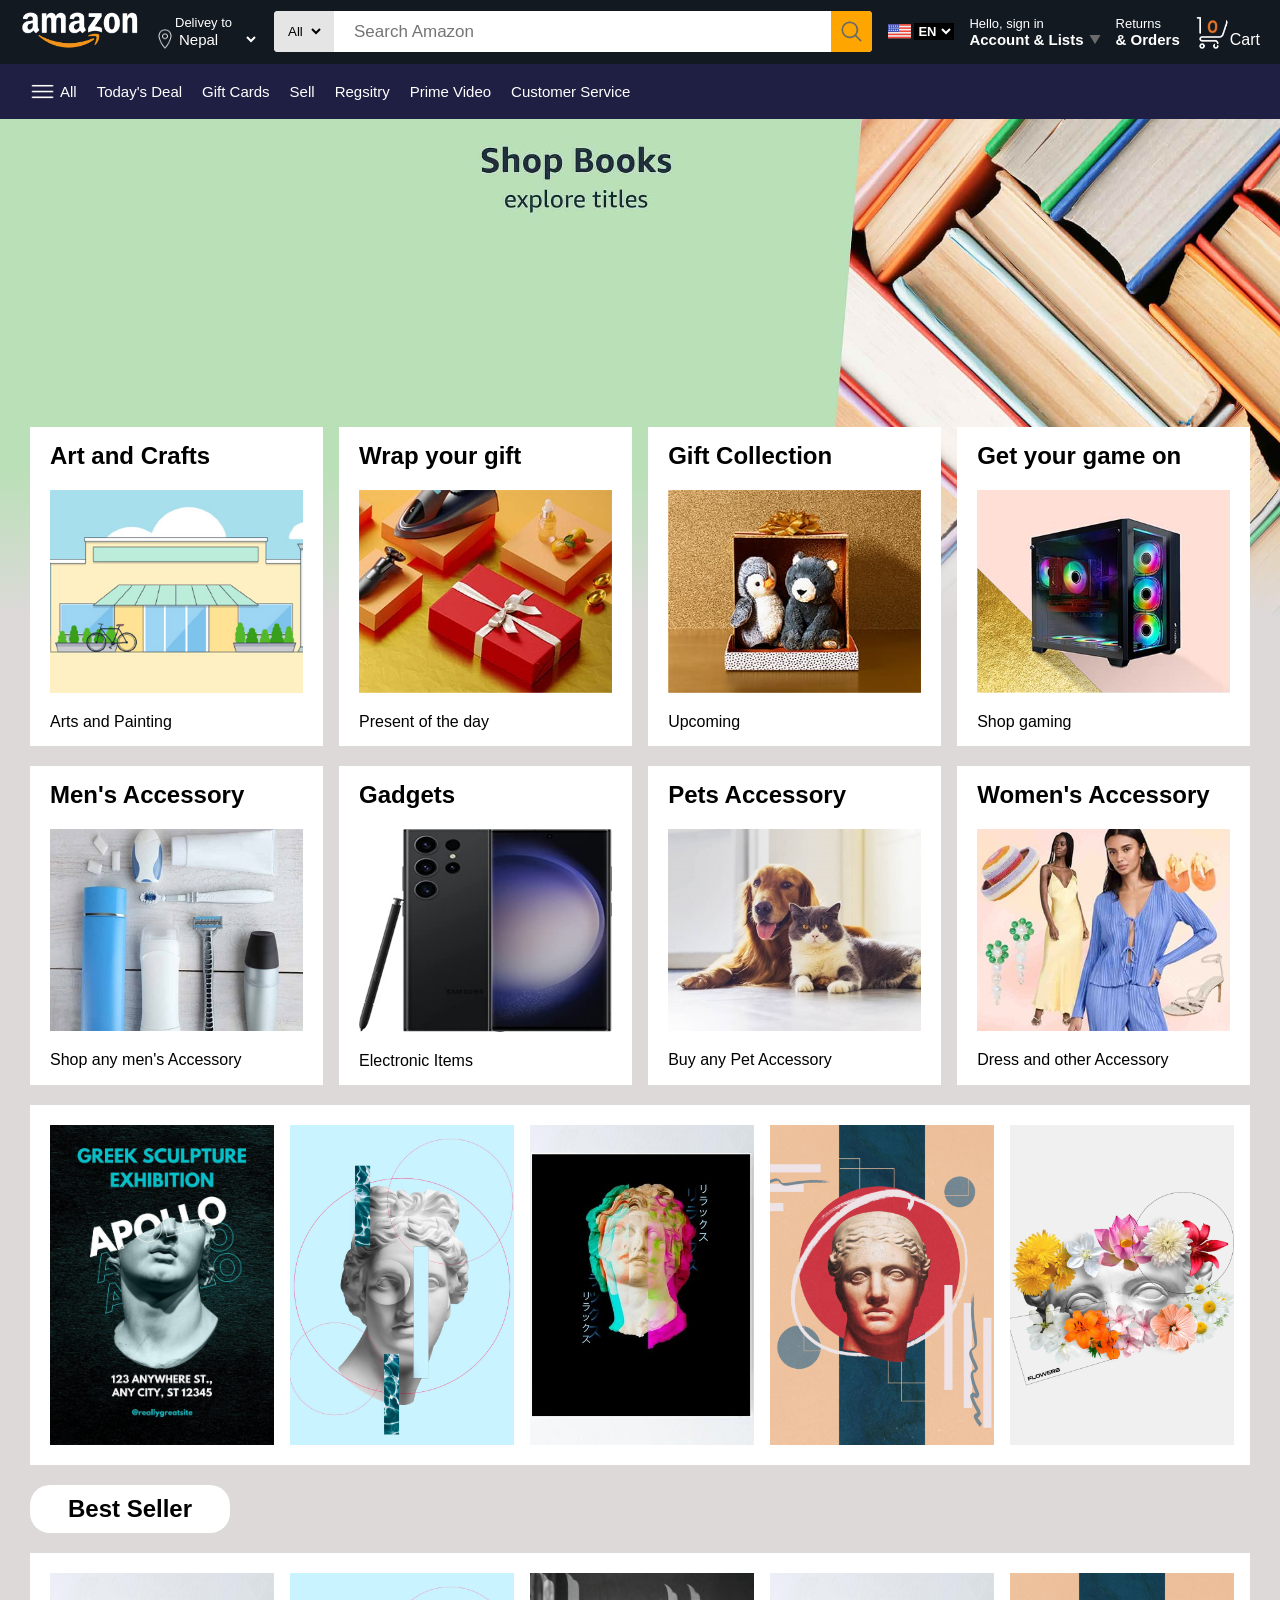
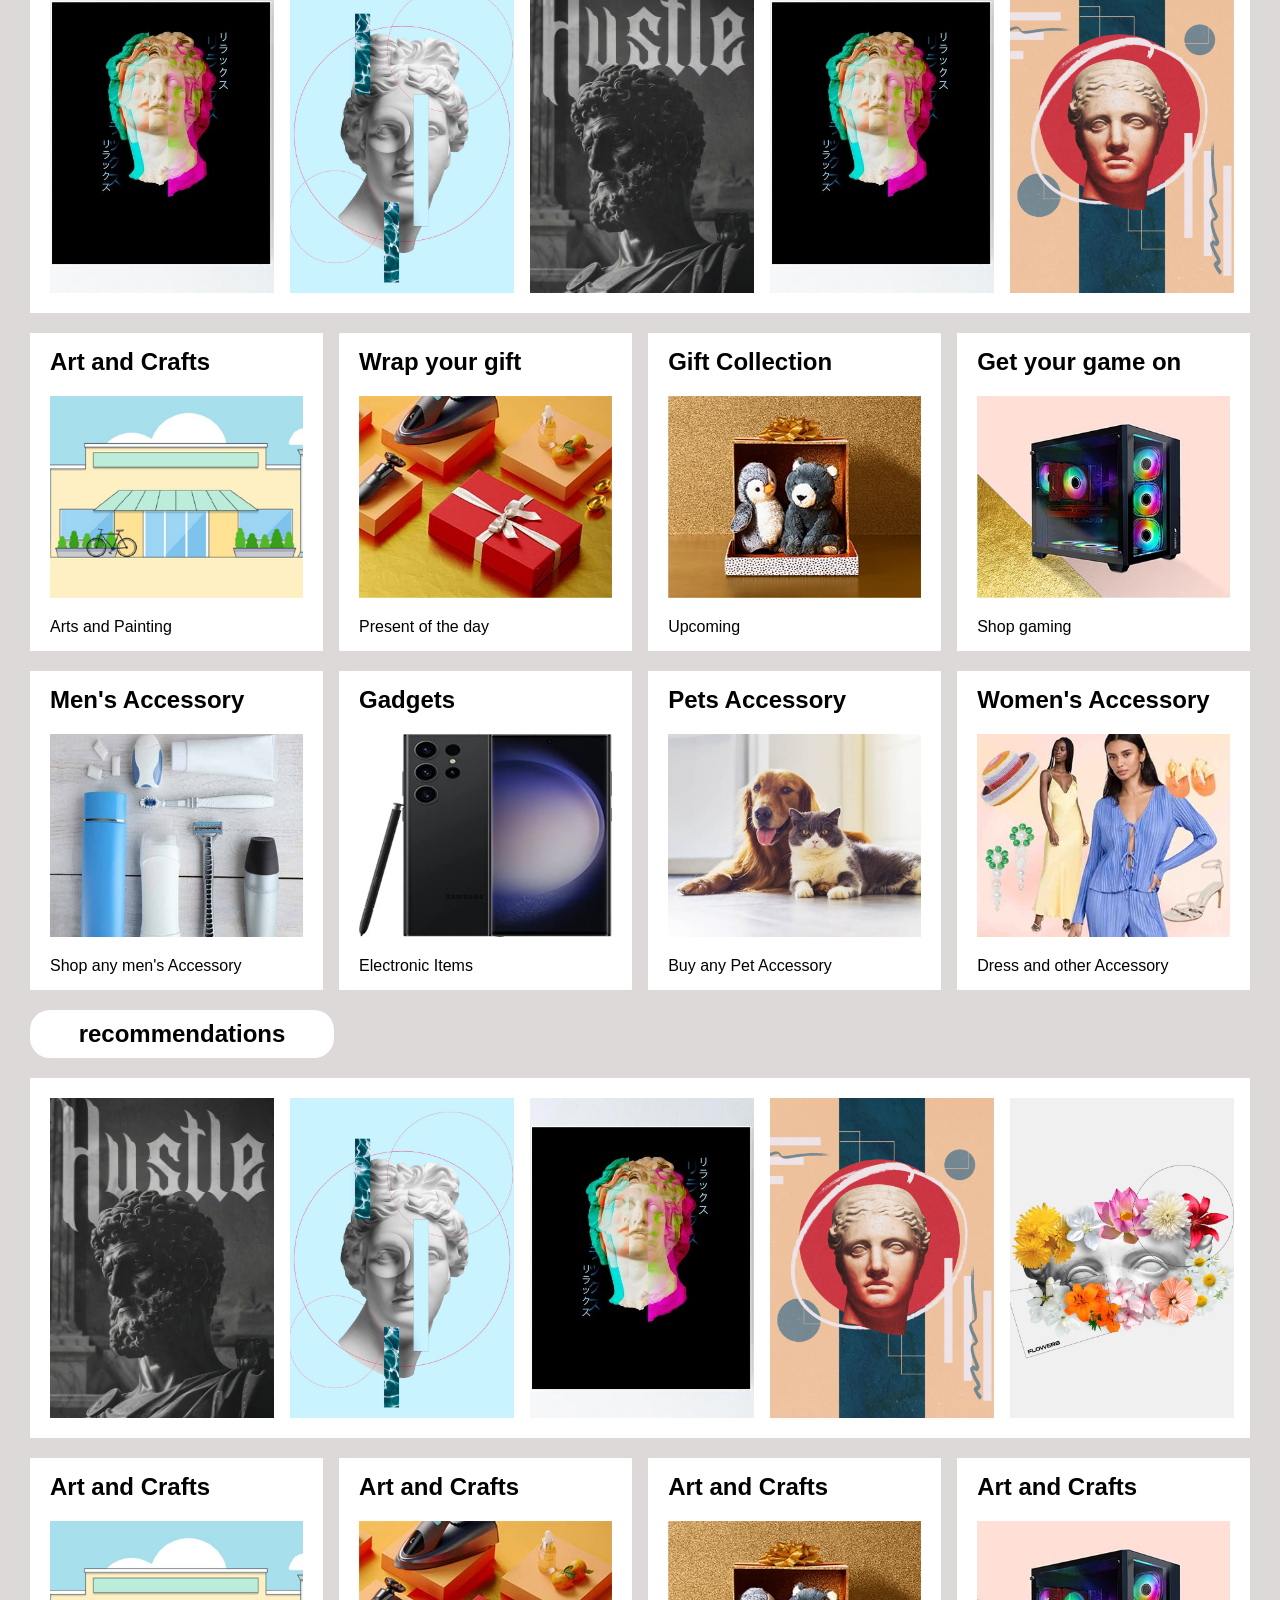
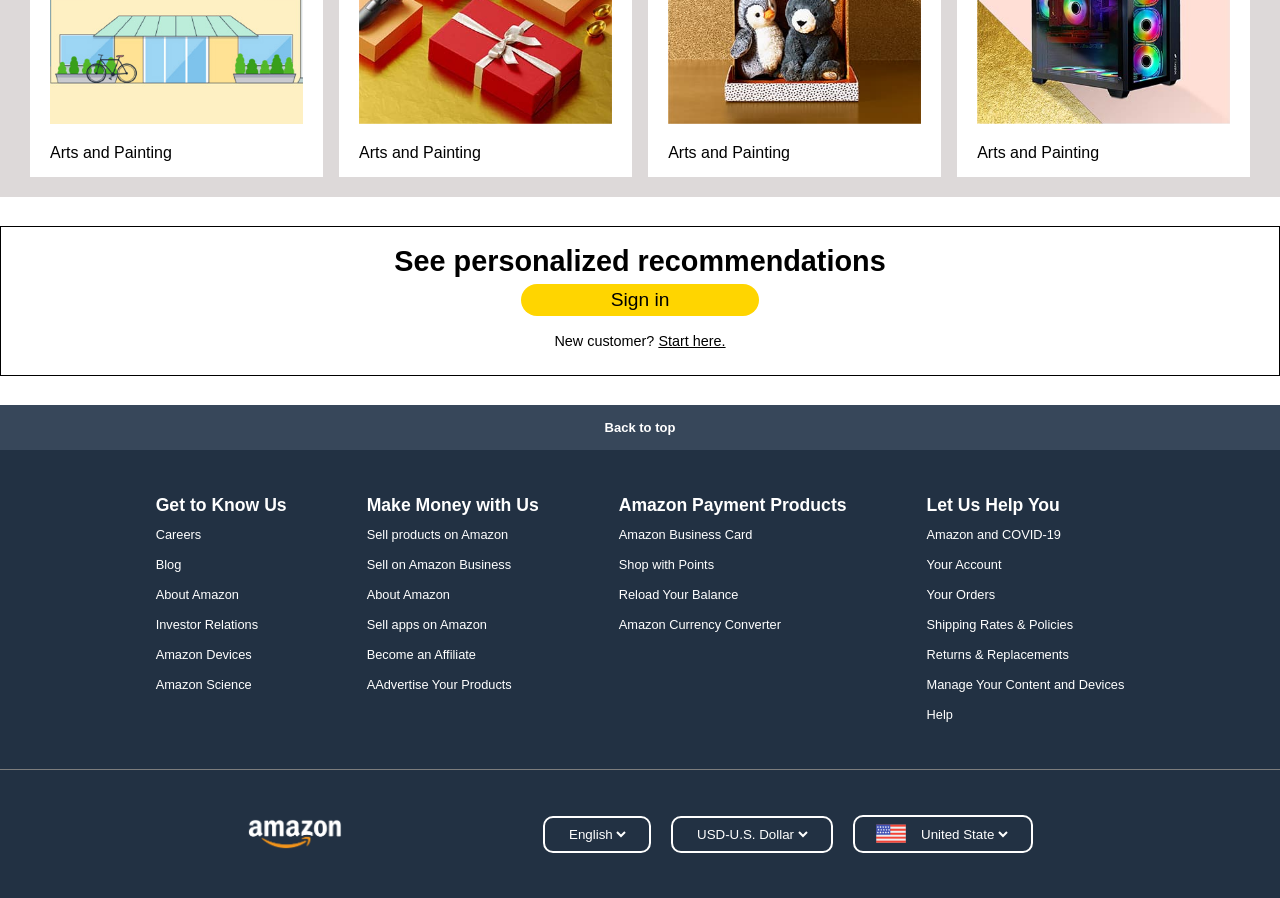
==== commit e0227166: "test fixed background color mismatch" ====
--- a/index.html
+++ b/index.html
@@ -9,11 +9,7 @@
     <title>Amazon Clone</title>
 </head>
 <body>
-    <div class="disclaimer">
-        <img src="assets/amazon_logo.png" class="logo-amazon">
-        <h2><span>D</span>isclaimer</h2>
-        <p>This is just a clone Webpage of Amazon</p>
-    </div>
+
     <header class="nav-bar">
         <nav class="nav-heading-bar">
             <a href="home.html">
@@ -152,7 +148,7 @@
 
             <div class="col">
                 <h2>Pets Accessory</h2>
-                <img src="assets/box2-3.jpg" class="red">
+                <img src="assets/box2-3.jpg">
                 <p>Buy any Pet Accessory</p>
             </div>
 
@@ -341,7 +337,7 @@
           </div>
 
           <div class="back-to-up-btn">
-            <button>Back to top</button>
+            <button><a href="#">Back to top</a></button>
           </div>
 
           <div class="foot-sec">
--- a/style/style.css
+++ b/style/style.css
@@ -36,14 +36,16 @@
     animation-delay: 1.5s;
     overflow: hidden;
     flex-direction: column;
+    top: 0;
+    left: 0;
 }
 
 @keyframes slideUp {
     from{
-        height: 100%;
+        transform: translateY(0);
     }
     to{
-        height: 0px;
+        transform: translateY(-100%);
     }
 }
 
@@ -87,6 +89,7 @@
 
 .country-options option{
     color: white;
+    background-color: black;
 }
 
 .search-bar{
@@ -125,6 +128,7 @@
     cursor: pointer;
     width: fit-content;
     background-color: transparent;
+    border-radius: 20px;
 }
 
 .search-box{
@@ -159,6 +163,7 @@
     font-size: 13px;
     font-weight: 700;
     cursor: pointer;
+    background-color: black;
 }
 
 .account-center{
@@ -292,8 +297,8 @@
 }
 
 .col img{
-    max-width: 300px;
-    height: 300px;
+    max-width: 20rem;
+    max-height: 250px;
     object-fit: cover;
     object-position: center;
 }
@@ -436,8 +441,8 @@
 }
 
 .content img{
-    max-width: 300px;
-    height: 300px;
+    max-width: 20rem;
+    max-height: 250px;
     object-fit: cover;
     object-position: center;
 }
@@ -509,7 +514,10 @@
     justify-content: center;
     align-items: center;
 }
-
+.back-to-up-btn a{
+    color: white;
+}
+ 
 .back-to-up-btn button{
     background-color: transparent;
     color: white;
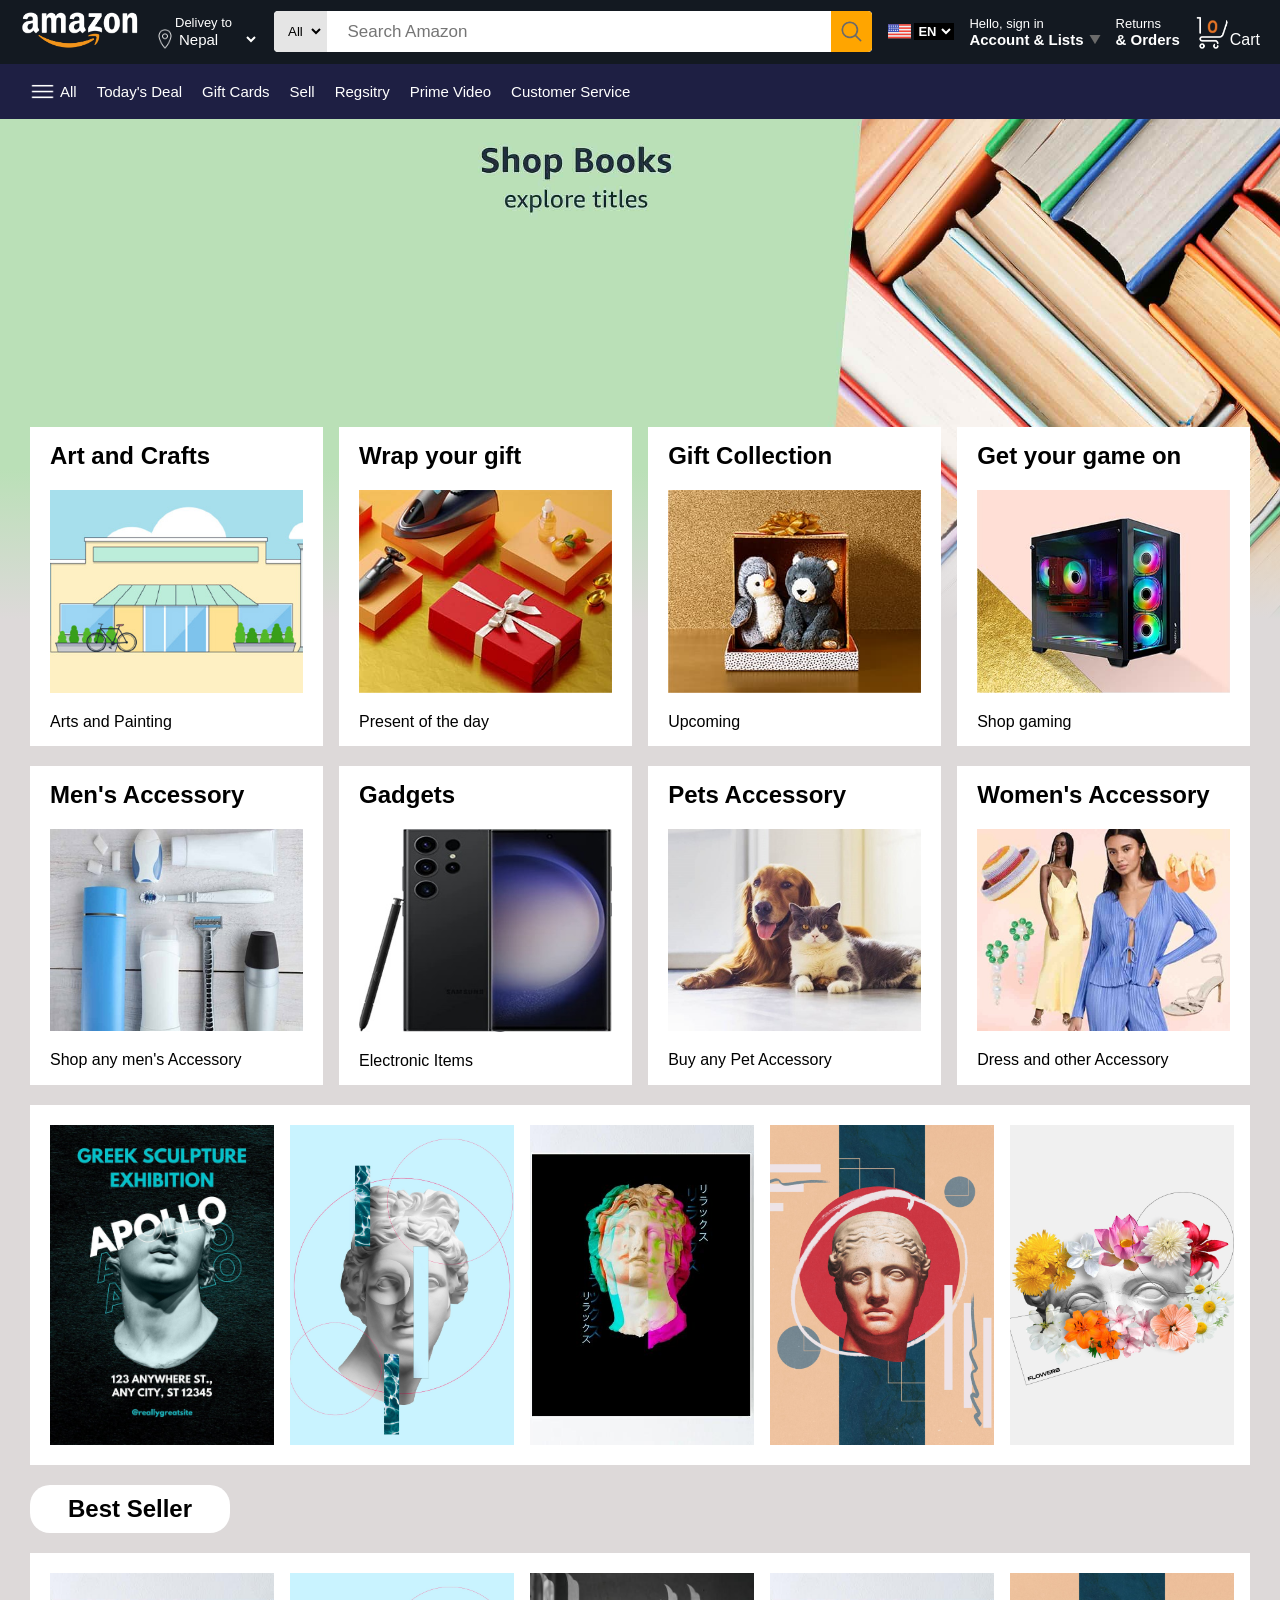
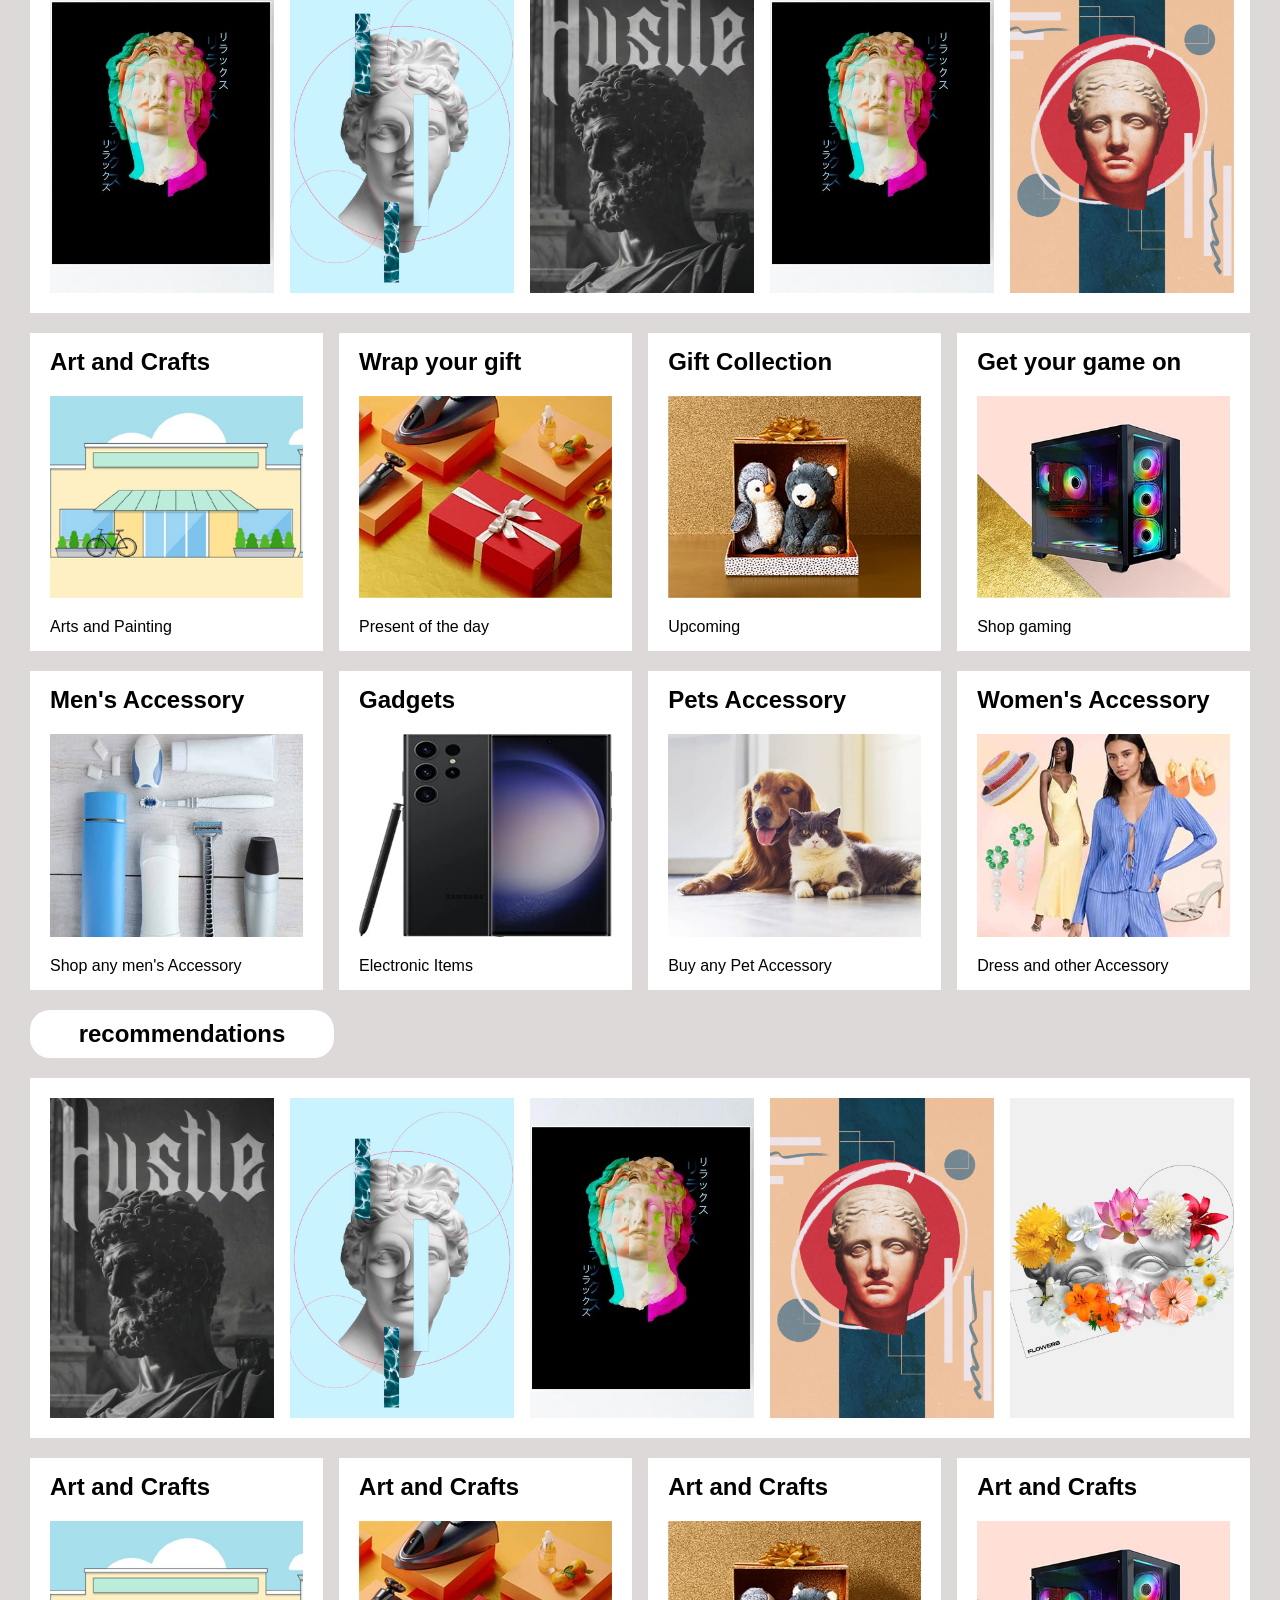
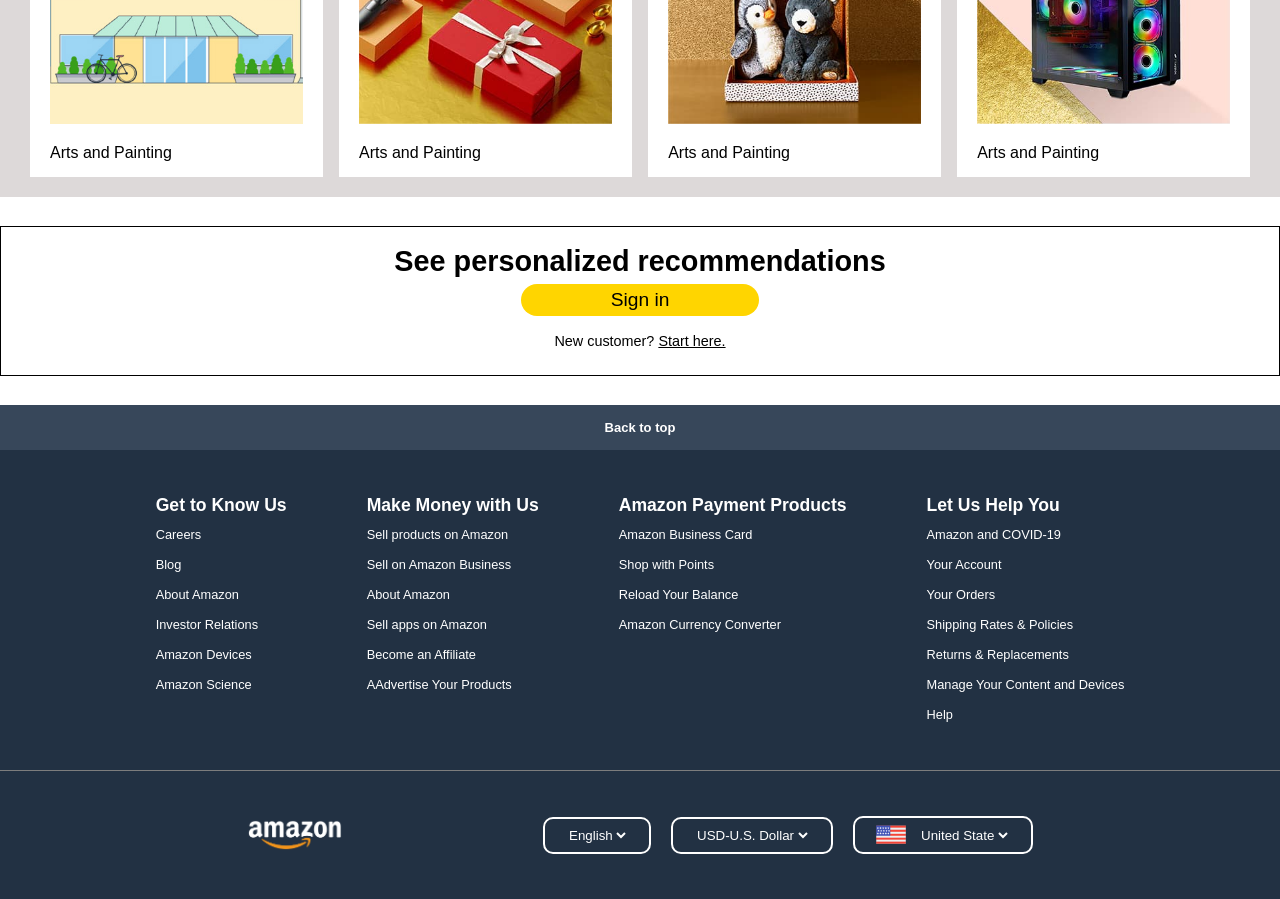
==== commit e8d9a397: "adding log-in feature" ====
--- a/index.html
+++ b/index.html
@@ -12,7 +12,7 @@
 
     <header class="nav-bar">
         <nav class="nav-heading-bar">
-            <a href="home.html">
+            <a href="index.html">
                 <img src="assets/amazon_logo.png" width="120" class="amazon-logo">
             </a>
             <div class="country-selection">
@@ -328,7 +328,7 @@
                     <h2>See personalized recommendations</h2>
                 </div>
                 <div class="signin-btn">
-                    <button><a href="sign-in.html">Sign in</a></button>
+                    <a href="signin.html"><button>Sign in</button></a>
                 </div>
                 <div class="new-customer">
                    <p>New customer? <a href="#">Start here.</a></p>
--- a/style/style.css
+++ b/style/style.css
@@ -102,6 +102,9 @@
     color: gray;
     border-radius: 4px;
     cursor: pointer;
+    min-width: 100px;
+    overflow: hidden;
+    min-width: 70px;
 }
 
 .search-category{
@@ -110,6 +113,7 @@
     align-items: center;
     padding: 12px 10px;
     border-radius: 4px 0 0 4px;
+    min-width: 30px;
 }
 
 .search-category option{
@@ -118,7 +122,6 @@
     width: 2000px;
     height: auto;
     line-height: 20px;
-
 }
 
 .select-category{
@@ -134,9 +137,14 @@
 .search-box{
     border: none;
     outline: none;
+    width: 100%;
     padding-left: 20px;
-    width: 100%;
     font-size: 17px;
+}
+@media (max-width: 800px){
+    .search-box{
+        padding-left: 0px;
+    }
 }
 
 .search-icon{
@@ -497,10 +505,9 @@
 }
 
 .signin-btn button{
-    background-color: transparent;
-    border: none;
+    background-color: rgb(255, 213, 0);
+    border: 0;
     outline: none;
-    background-color: rgb(255, 213, 0);
     font-size: 1.2rem;
     padding: 5px 90px;
     border-radius: 20px;
@@ -530,7 +537,7 @@
 .foot-sec{
     background-color: rgb(34, 49, 67);
     width: 100%;
-    height: 25vw;
+    max-height: 40vw;
     display: flex;
     align-items: center;
     justify-content: space-around;
@@ -545,6 +552,13 @@
     line-height: 30px;
     color: white;
     margin: 40px;
+}
+
+@media (max-width:700px){
+    .text{
+        display: flex;
+        flex-direction: row;
+    }
 }
 
 .text h2{
